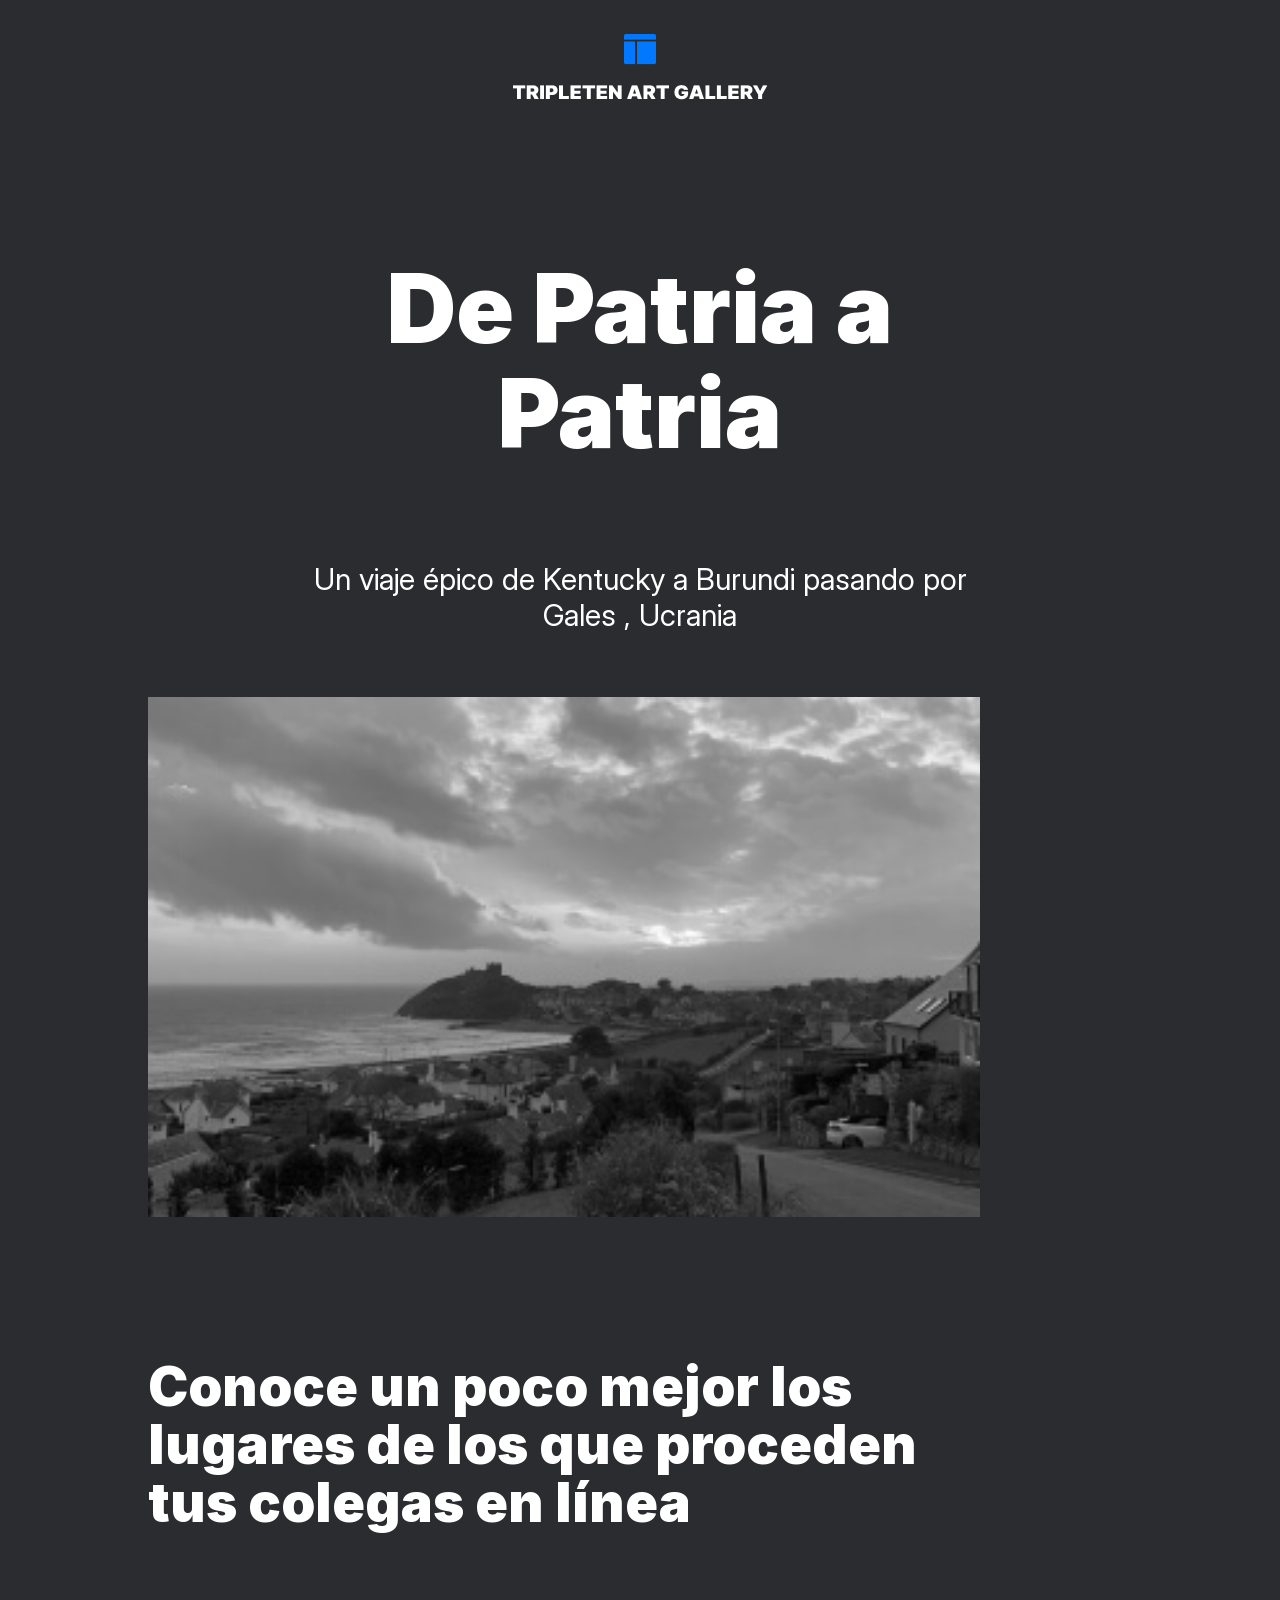
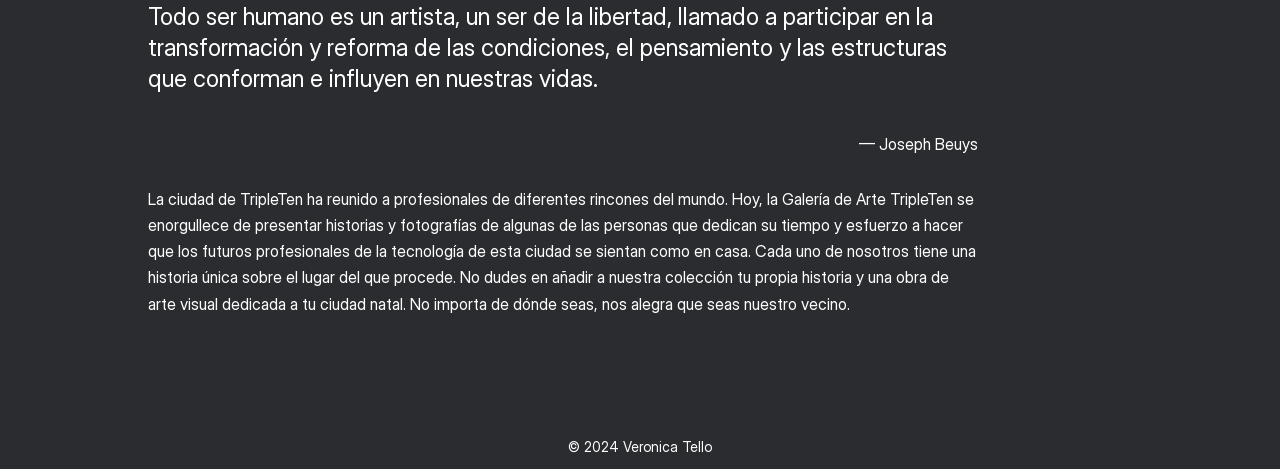
==== index.html @ 44155b8d "Favicon" ====
<!DOCTYPE html>
<html lang="es">
  <head>
    <meta charset="UTF-8" />
    <meta name="viewport" content="width=device-width, initial-scale=1.0" />
    <meta
      name="description"
      content="Conoce un poco los lugares de los que proceden tus colegas"
    />
    <meta name="keywords" content="HTML, CSS" />
    <meta name="author" content="Veronica Tello" />
    <title>De patria a patria</title>
    <link rel="stylesheet" href="./pages/index.css" />
    <link rel="shortcut ico" href="favicon.ico" />
  </head>
  <body>
    <div class="page">
      <header class="header">
        <img
          src="./images/Logo_Tripleten.png"
          alt="logo TripleTen art galery"
          class="header__logo"
        />
        <section class="header__content">
          <h1 class="header__title">De Patria a Patria</h1>
          <p class="header__text">
            Un viaje épico de Kentucky a Burundi pasando por Gales , Ucrania
          </p>
          <div class="header__content-image">
            <img
              src="./images/Paisaje_galery.jpg"
              alt="Paisaje de un pueblo pesquero"
              class="header__image"
            />
          </div>
        </section>
      </header>
      <main class="content">
        <section class="main">
          <h2 class="main__title">
            Conoce un poco mejor los lugares de los que proceden tus colegas en
            línea
          </h2>
          <p class="main__text main__text_cita">
            Todo ser humano es un artista, un ser de la libertad, llamado a
            participar en la transformación y reforma de las condiciones, el
            pensamiento y las estructuras que conforman e influyen en nuestras
            vidas.
          </p>
          <p class="main__text main__text_author">— Joseph Beuys</p>
          <p class="main__text main__text_size-s">
            La ciudad de TripleTen ha reunido a profesionales de diferentes
            rincones del mundo. Hoy, la Galería de Arte TripleTen se enorgullece
            de presentar historias y fotografías de algunas de las personas que
            dedican su tiempo y esfuerzo a hacer que los futuros profesionales
            de la tecnología de esta ciudad se sientan como en casa. Cada uno de
            nosotros tiene una historia única sobre el lugar del que procede. No
            dudes en añadir a nuestra colección tu propia historia y una obra de
            arte visual dedicada a tu ciudad natal. No importa de dónde seas,
            nos alegra que seas nuestro vecino.
          </p>
        </section>
      </main>
      <footer class="footer">
        <p class="footer__copyright">© 2024 Veronica Tello</p>
      </footer>
    </div>
  </body>
</html>
---- pages/index.css ----
@import url(../vendor/normalize.css);
@import url(../vendor/fonts.css);
@import url(../blocks/page.css);
@import url(../blocks/header.css);
@import url(../blocks/content.css);
@import url(../blocks/main.css);
@import url(../blocks/footer.css);
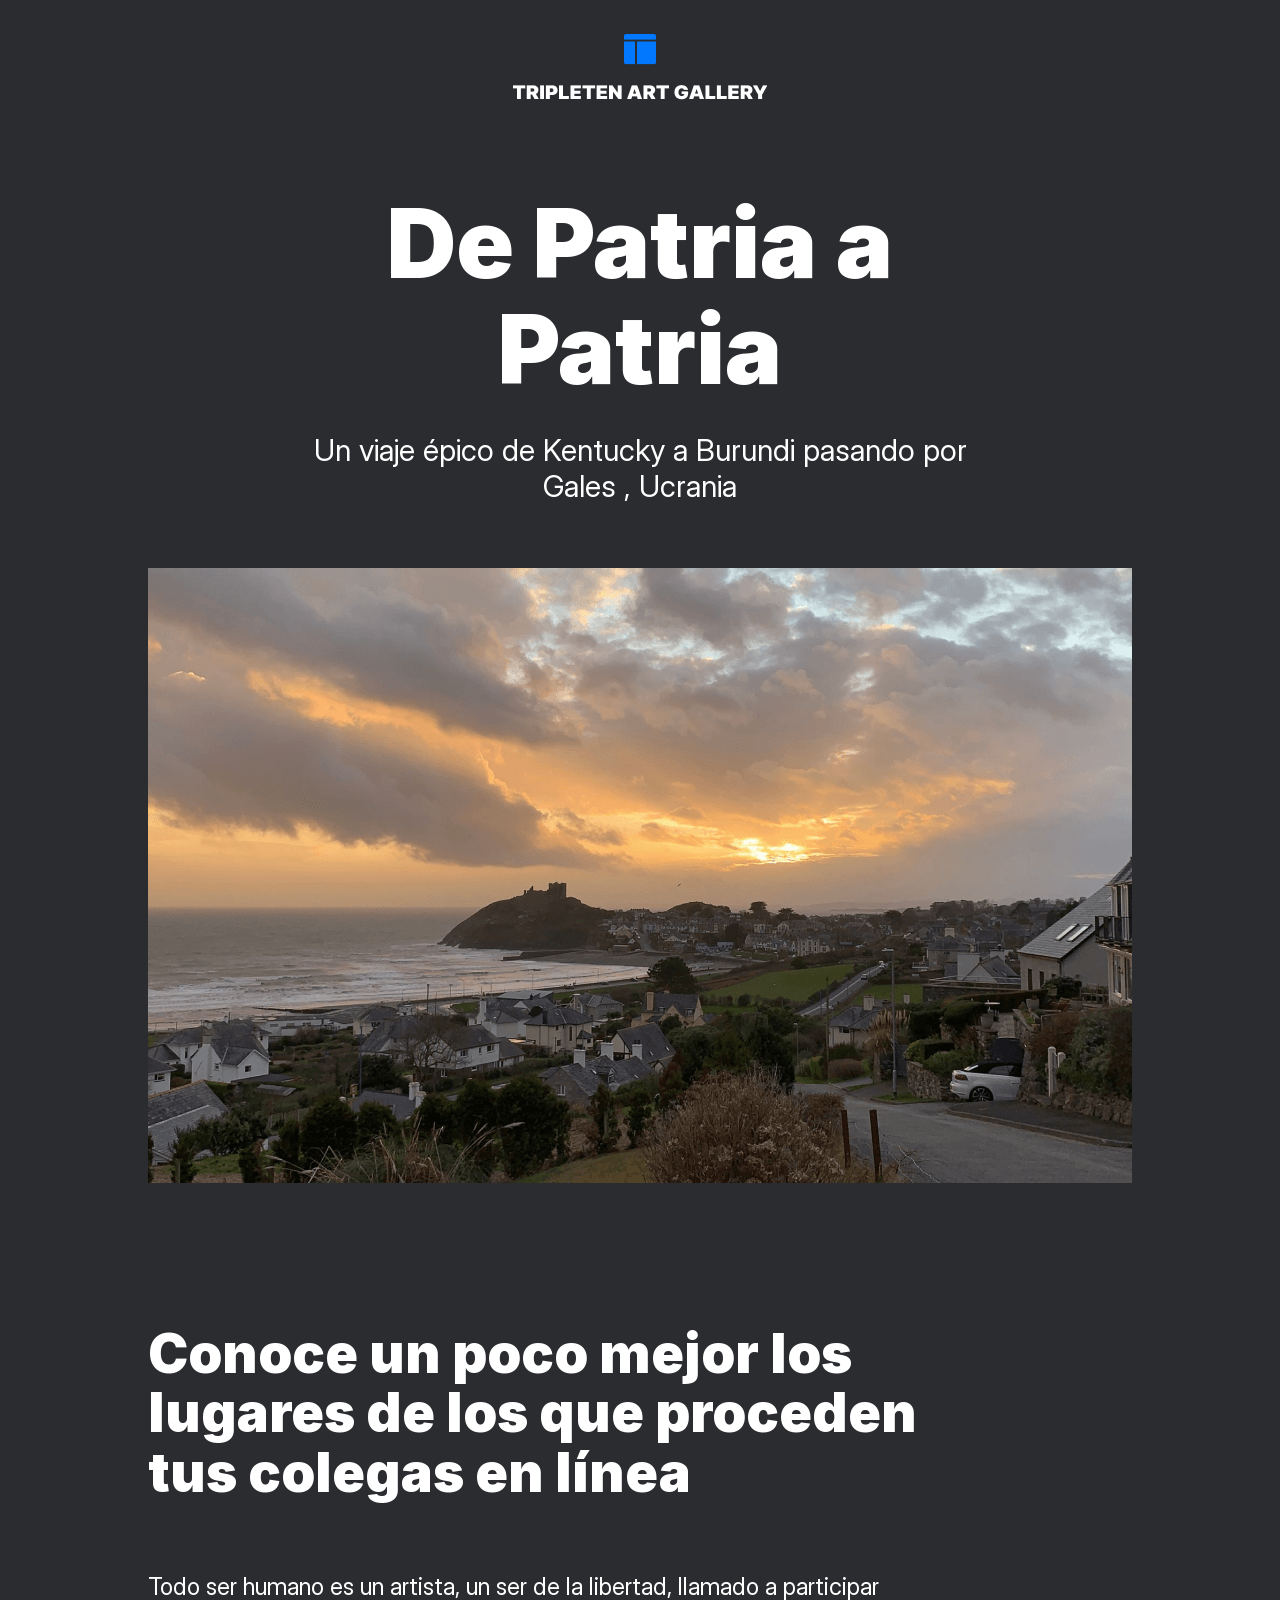
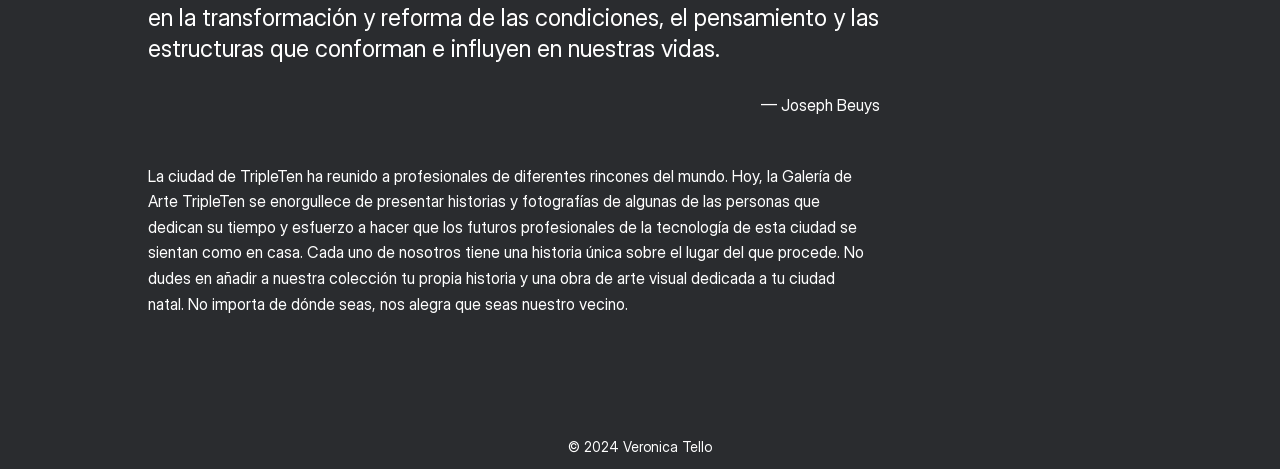
==== commit ed3a2bfe: "Modificaciones generales" ====
--- a/index.html
+++ b/index.html
@@ -28,7 +28,7 @@
           </p>
           <div class="header__content-image">
             <img
-              src="./images/Paisaje_galery.jpg"
+              src="./images/kalegin-michail.png"
               alt="Paisaje de un pueblo pesquero"
               class="header__image"
             />
--- a/pages/index.css
+++ b/pages/index.css
@@ -5,3 +5,4 @@
 @import url(../blocks/content.css);
 @import url(../blocks/main.css);
 @import url(../blocks/footer.css);
+@import url(../blocks/gallery.css);
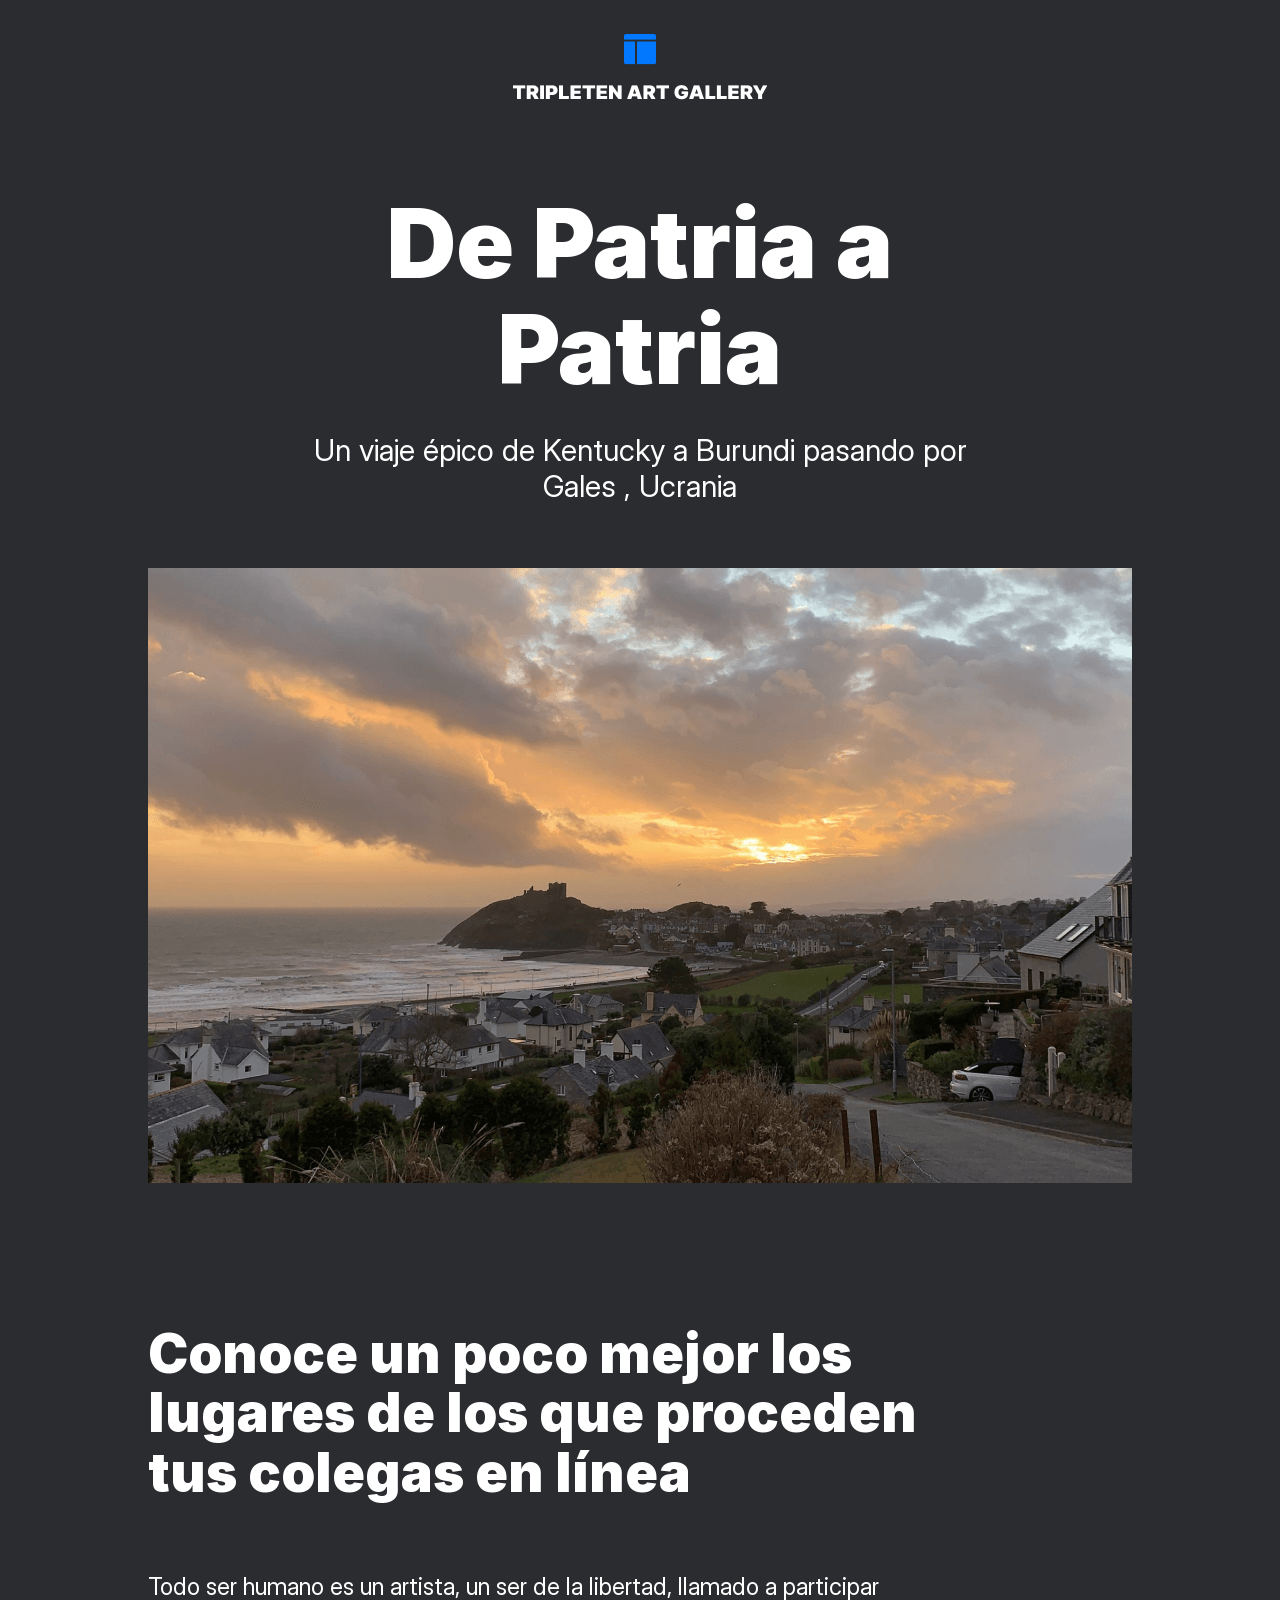
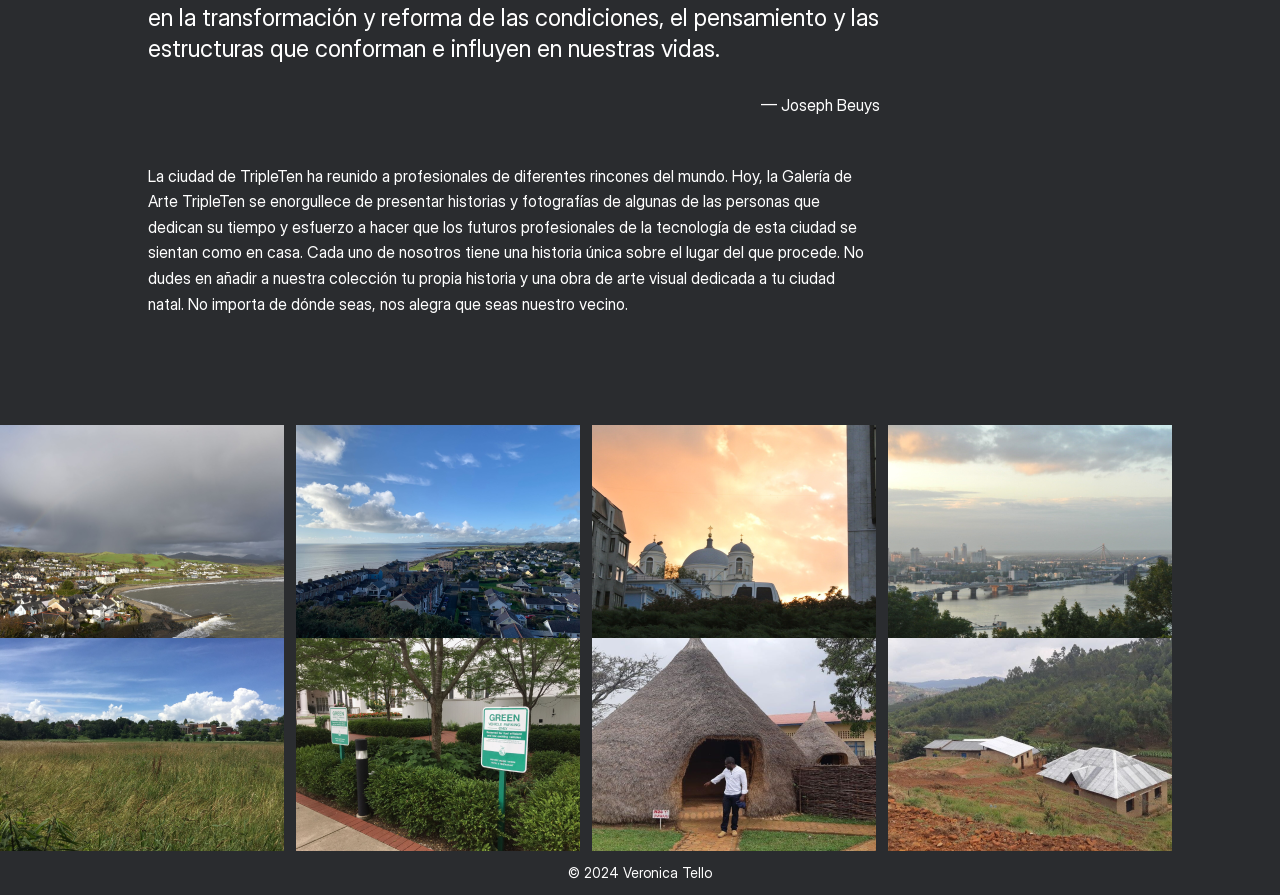
==== commit 27b20b7c: "Estructura básica html para section galery, asi como primeras reglas css" ====
--- a/index.html
+++ b/index.html
@@ -60,6 +60,48 @@
             nos alegra que seas nuestro vecino.
           </p>
         </section>
+        <section class="gallery">
+          <img
+            class="gallery__image"
+            src="./images/Playa.png"
+            alt="paisaje de un pueblo frente al mar"
+          />
+          <img
+            class="gallery__image"
+            src="./images/Cricieth-Gales.png"
+            alt="Ciudad de Criccieth"
+          />
+          <img
+            class="gallery__image"
+            src="./images/Iglesia.png"
+            alt="Iglesia azul"
+          />
+          <img
+            class="gallery__image"
+            src="./images/San-Francisco.png"
+            alt="Imagen de la Ciudade de San Francisco"
+          />
+          <img
+            class="gallery__image"
+            src="./images/Pastizal.png"
+            alt="Pastizal con una ciudad de fondo"
+          />
+          <img
+            class="gallery__image"
+            src="./images/área-verde.png"
+            alt="Zona verde de una escuela"
+          />
+          <img
+            class="gallery__image"
+            src="./images/Nyanza.png"
+            alt="Imagen de un nyanza con una persona fuera"
+          />
+          <img
+            class="gallery__image"
+            src="./images/Cabaña-en-el-bosque.png"
+            alt="Hermosas cabañas en las montañas"
+          />
+        </section>
       </main>
       <footer class="footer">
         <p class="footer__copyright">© 2024 Veronica Tello</p>
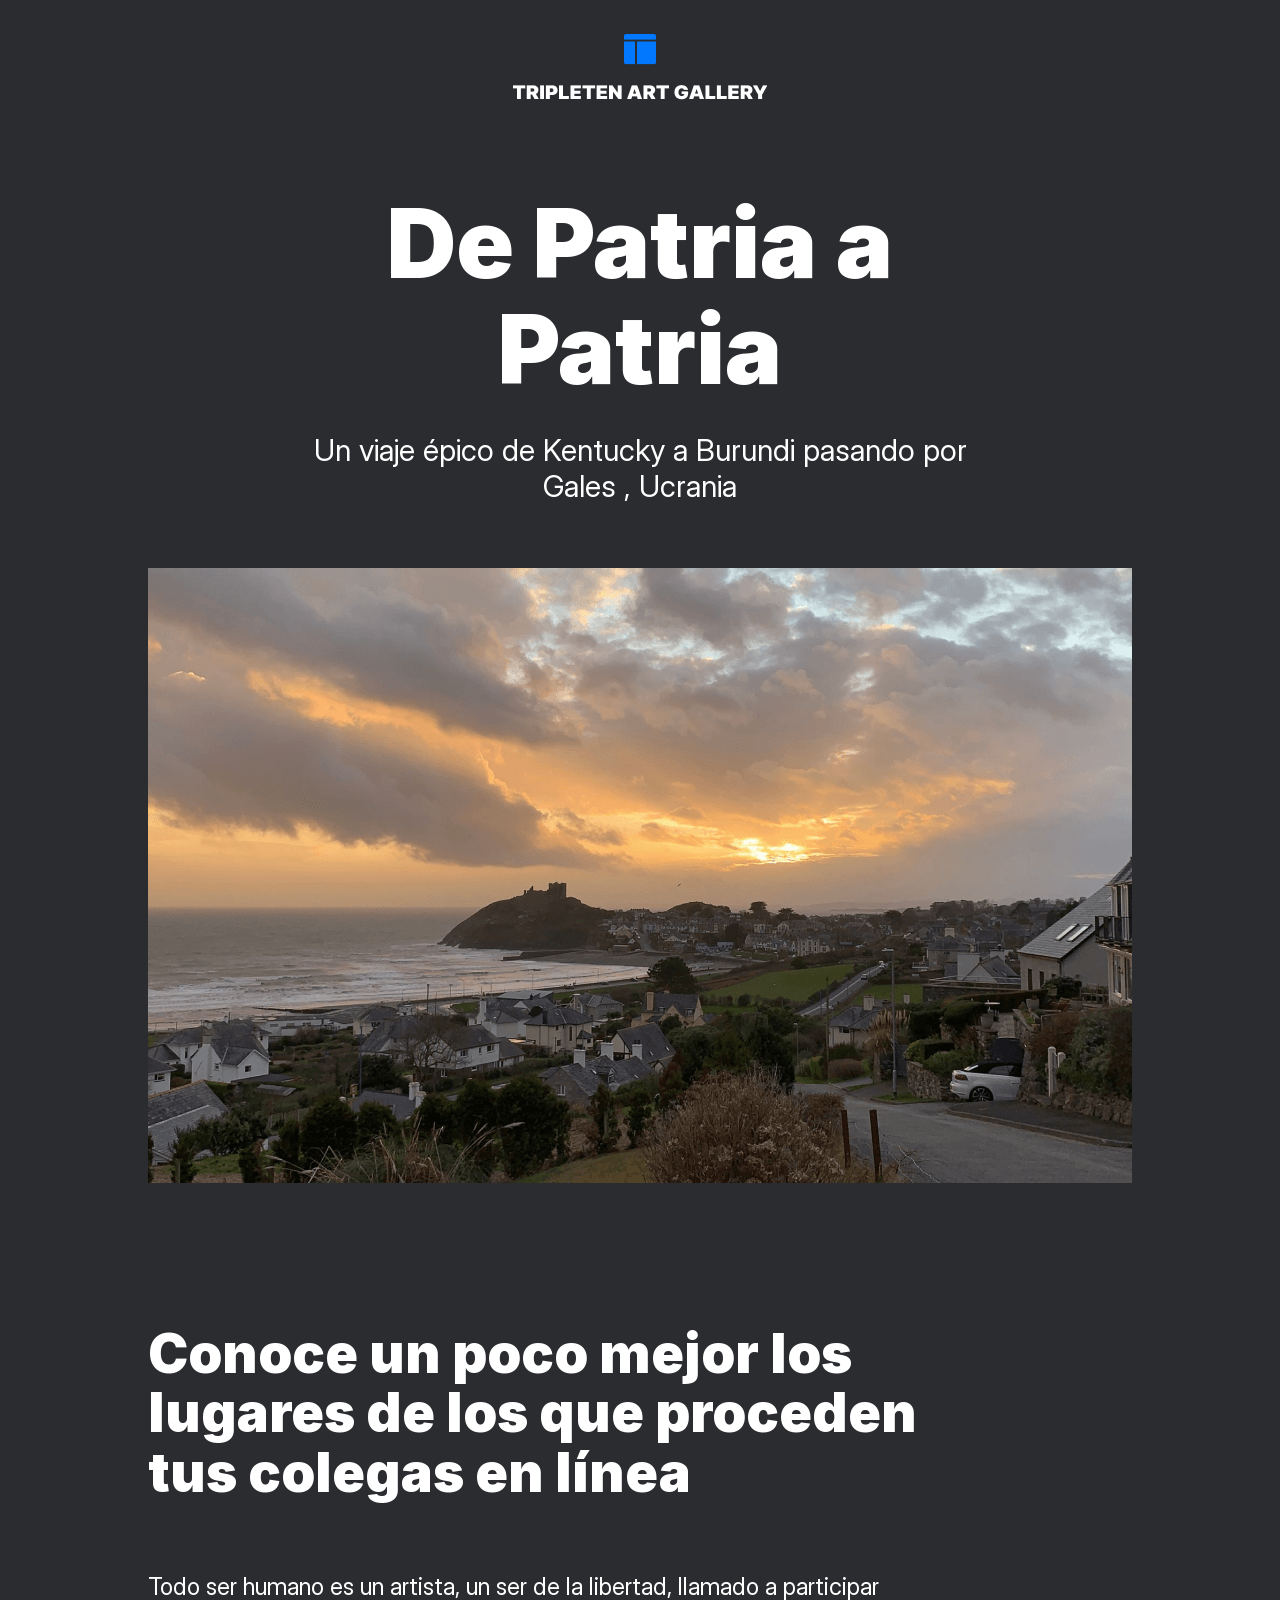
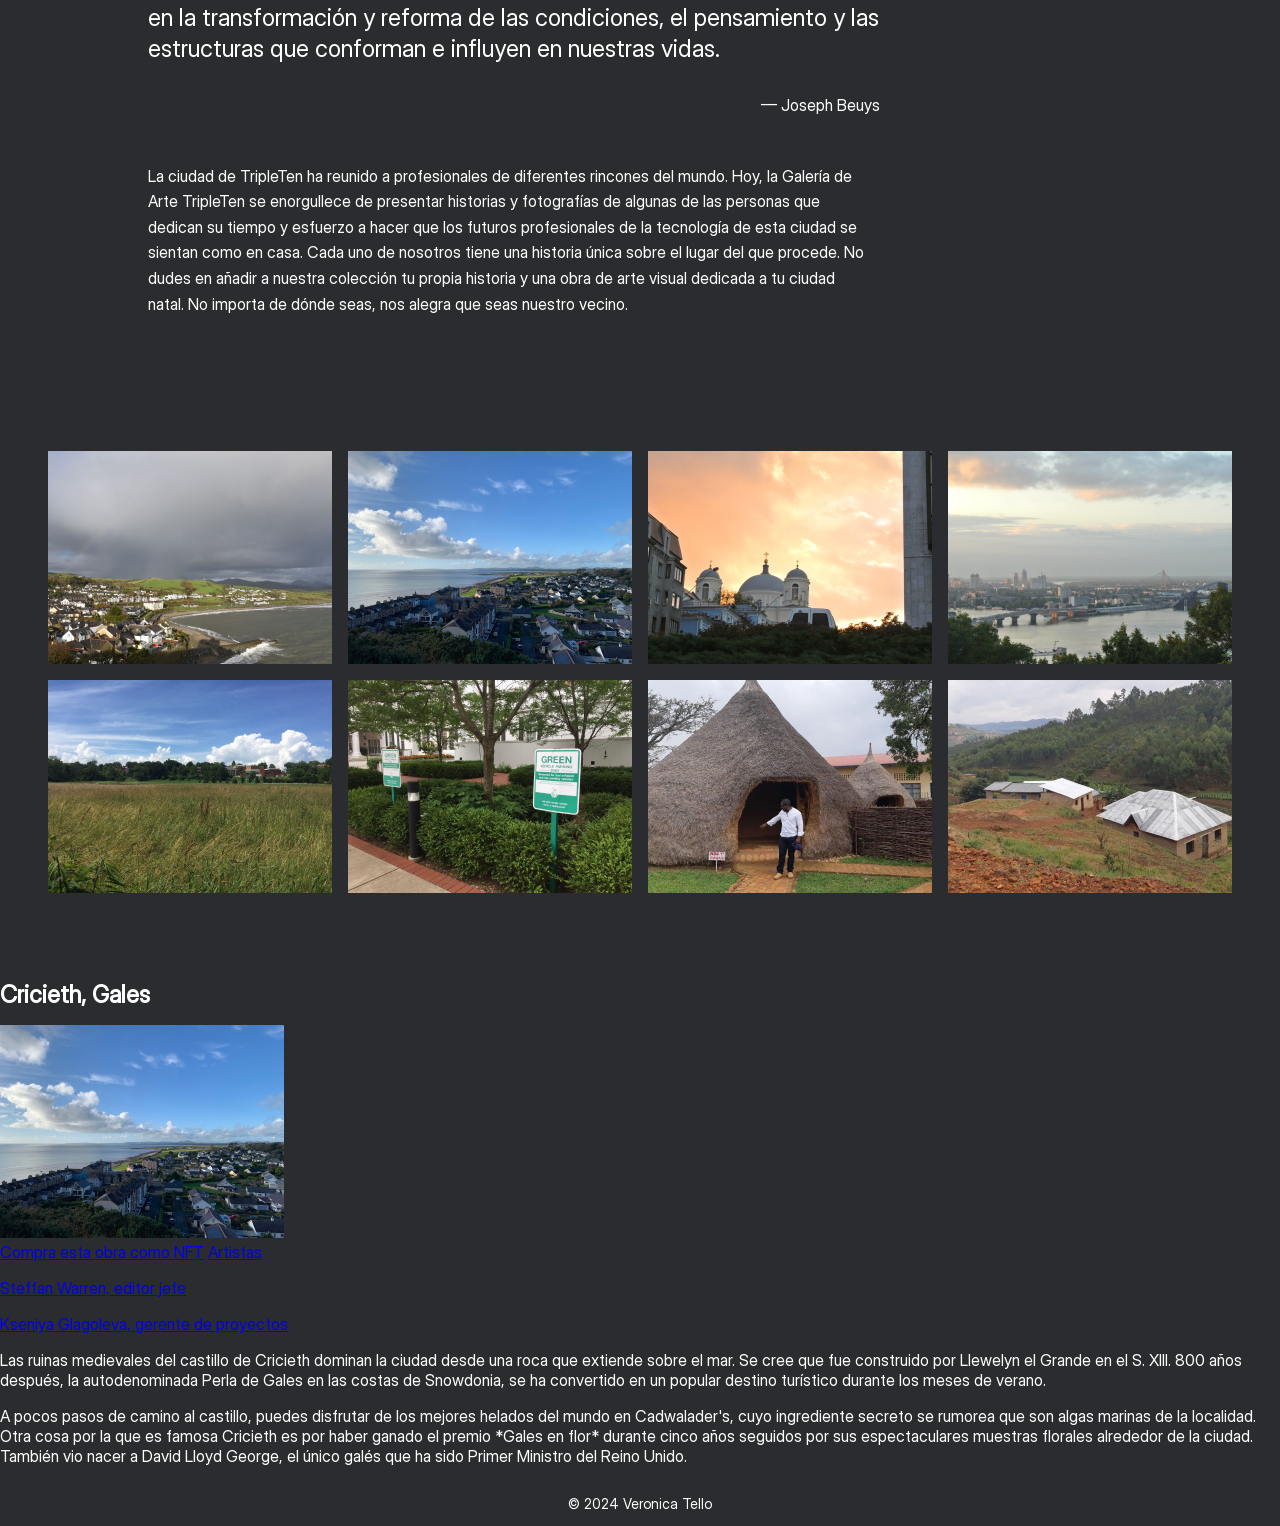
==== commit 641fee2e: "Agregue primer contenido de estructura en html" ====
--- a/index.html
+++ b/index.html
@@ -102,6 +102,51 @@
             alt="Hermosas cabañas en las montañas"
           />
         </section>
+        <section class="place">
+          <div class="palce__content">
+            <h2 class="place__title">Cricieth, Gales</h2>
+            <div class="place__image">
+              <img
+                class="place__image-item"
+                src="./images/Cricieth-Gales.png"
+                alt="Ciudad de Criccieth"
+              />
+            </div>
+            <a
+              class="palce__buttom"
+              href="https://www.theverge.com/22310188/nft-explainer-what-is-blockchain-crypto-art-faq"
+              >Compra esta obra como NFT</a
+            >
+            <a
+              class="place__url"
+              href="https://www.theverge.com/22310188/nft-explainer-what-is-blockchain-crypto-art-faq"
+            >
+              <span class="place__url-artist">Artistas</span>
+              <p class="place__artist">Steffan Warren, editor jefe</p>
+              <p class="place__artist">
+                Kseniya Glagoleva, gerente de proyectos
+              </p>
+            </a>
+            <p class="place__text">
+              Las ruinas medievales del castillo de Cricieth dominan la ciudad
+              desde una roca que extiende sobre el mar. Se cree que fue
+              construido por Llewelyn el Grande en el S. XIII. 800 años después,
+              la autodenominada Perla de Gales en las costas de Snowdonia, se ha
+              convertido en un popular destino turístico durante los meses de
+              verano.
+            </p>
+            <p class="place__text">
+              A pocos pasos de camino al castillo, puedes disfrutar de los
+              mejores helados del mundo en Cadwalader's, cuyo ingrediente
+              secreto se rumorea que son algas marinas de la localidad. Otra
+              cosa por la que es famosa Cricieth es por haber ganado el premio
+              *Gales en flor* durante cinco años seguidos por sus espectaculares
+              muestras florales alrededor de la ciudad. También vio nacer a
+              David Lloyd George, el único galés que ha sido Primer Ministro del
+              Reino Unido.
+            </p>
+          </div>
+        </section>
       </main>
       <footer class="footer">
         <p class="footer__copyright">© 2024 Veronica Tello</p>
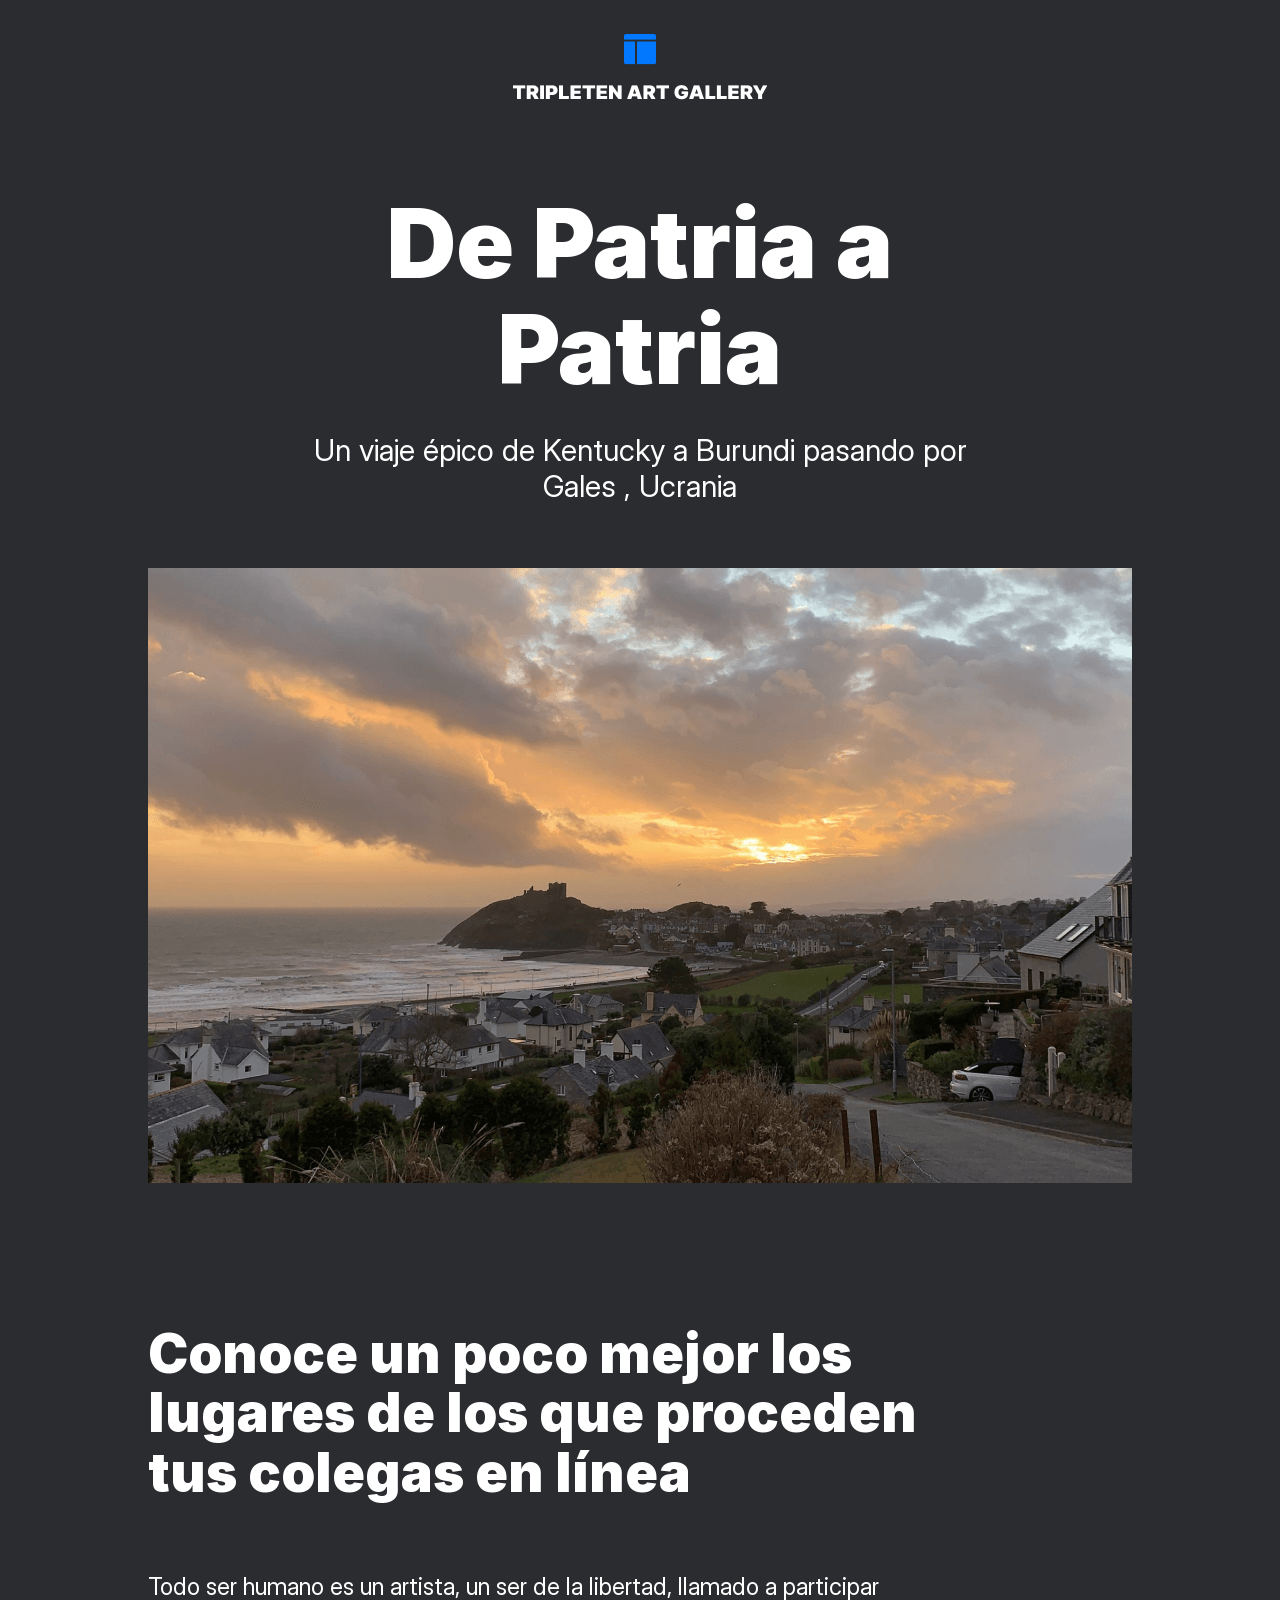
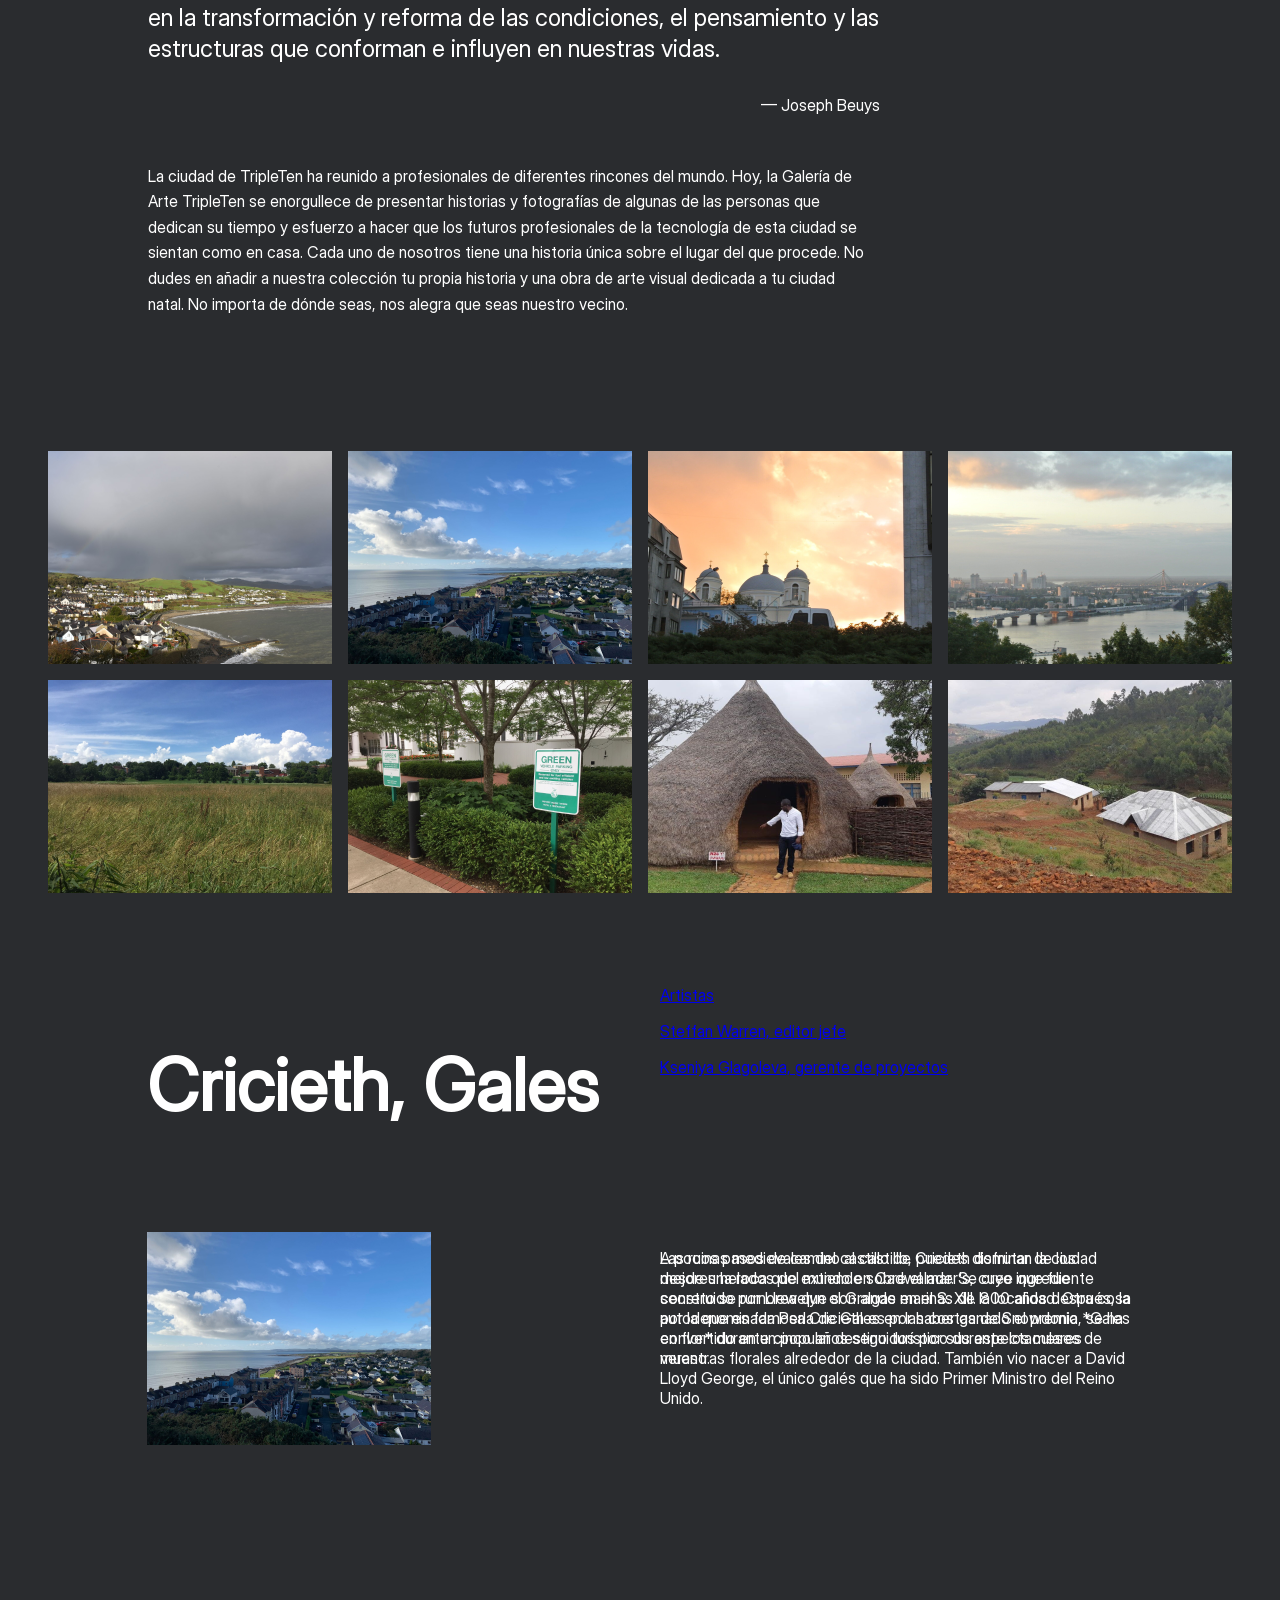
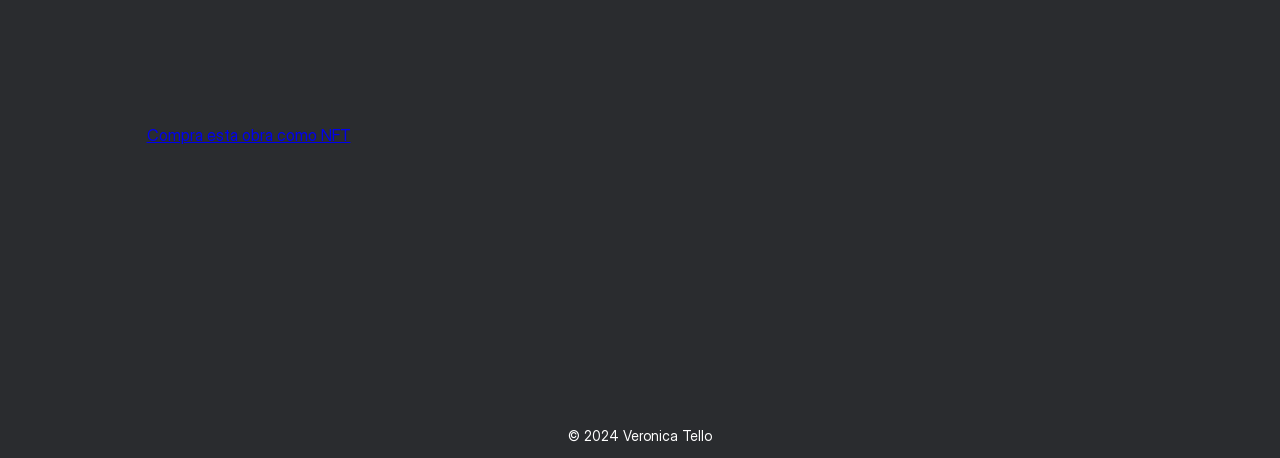
==== commit 9ca320d3: "Reglas Css" ====
--- a/index.html
+++ b/index.html
@@ -103,20 +103,8 @@
           />
         </section>
         <section class="place">
-          <div class="palce__content">
+          <div class="place__content">
             <h2 class="place__title">Cricieth, Gales</h2>
-            <div class="place__image">
-              <img
-                class="place__image-item"
-                src="./images/Cricieth-Gales.png"
-                alt="Ciudad de Criccieth"
-              />
-            </div>
-            <a
-              class="palce__buttom"
-              href="https://www.theverge.com/22310188/nft-explainer-what-is-blockchain-crypto-art-faq"
-              >Compra esta obra como NFT</a
-            >
             <a
               class="place__url"
               href="https://www.theverge.com/22310188/nft-explainer-what-is-blockchain-crypto-art-faq"
@@ -127,6 +115,13 @@
                 Kseniya Glagoleva, gerente de proyectos
               </p>
             </a>
+            <div class="place__image">
+              <img
+                class="place__image-item"
+                src="./images/Cricieth-Gales.png"
+                alt="Ciudad de Criccieth"
+              />
+            </div>
             <p class="place__text">
               Las ruinas medievales del castillo de Cricieth dominan la ciudad
               desde una roca que extiende sobre el mar. Se cree que fue
@@ -145,6 +140,11 @@
               David Lloyd George, el único galés que ha sido Primer Ministro del
               Reino Unido.
             </p>
+            <a
+              class="place__buttom"
+              href="https://www.theverge.com/22310188/nft-explainer-what-is-blockchain-crypto-art-faq"
+              >Compra esta obra como NFT</a
+            >
           </div>
         </section>
       </main>
--- a/pages/index.css
+++ b/pages/index.css
@@ -6,3 +6,4 @@
 @import url(../blocks/main.css);
 @import url(../blocks/footer.css);
 @import url(../blocks/gallery.css);
+@import url(../blocks/place.css);
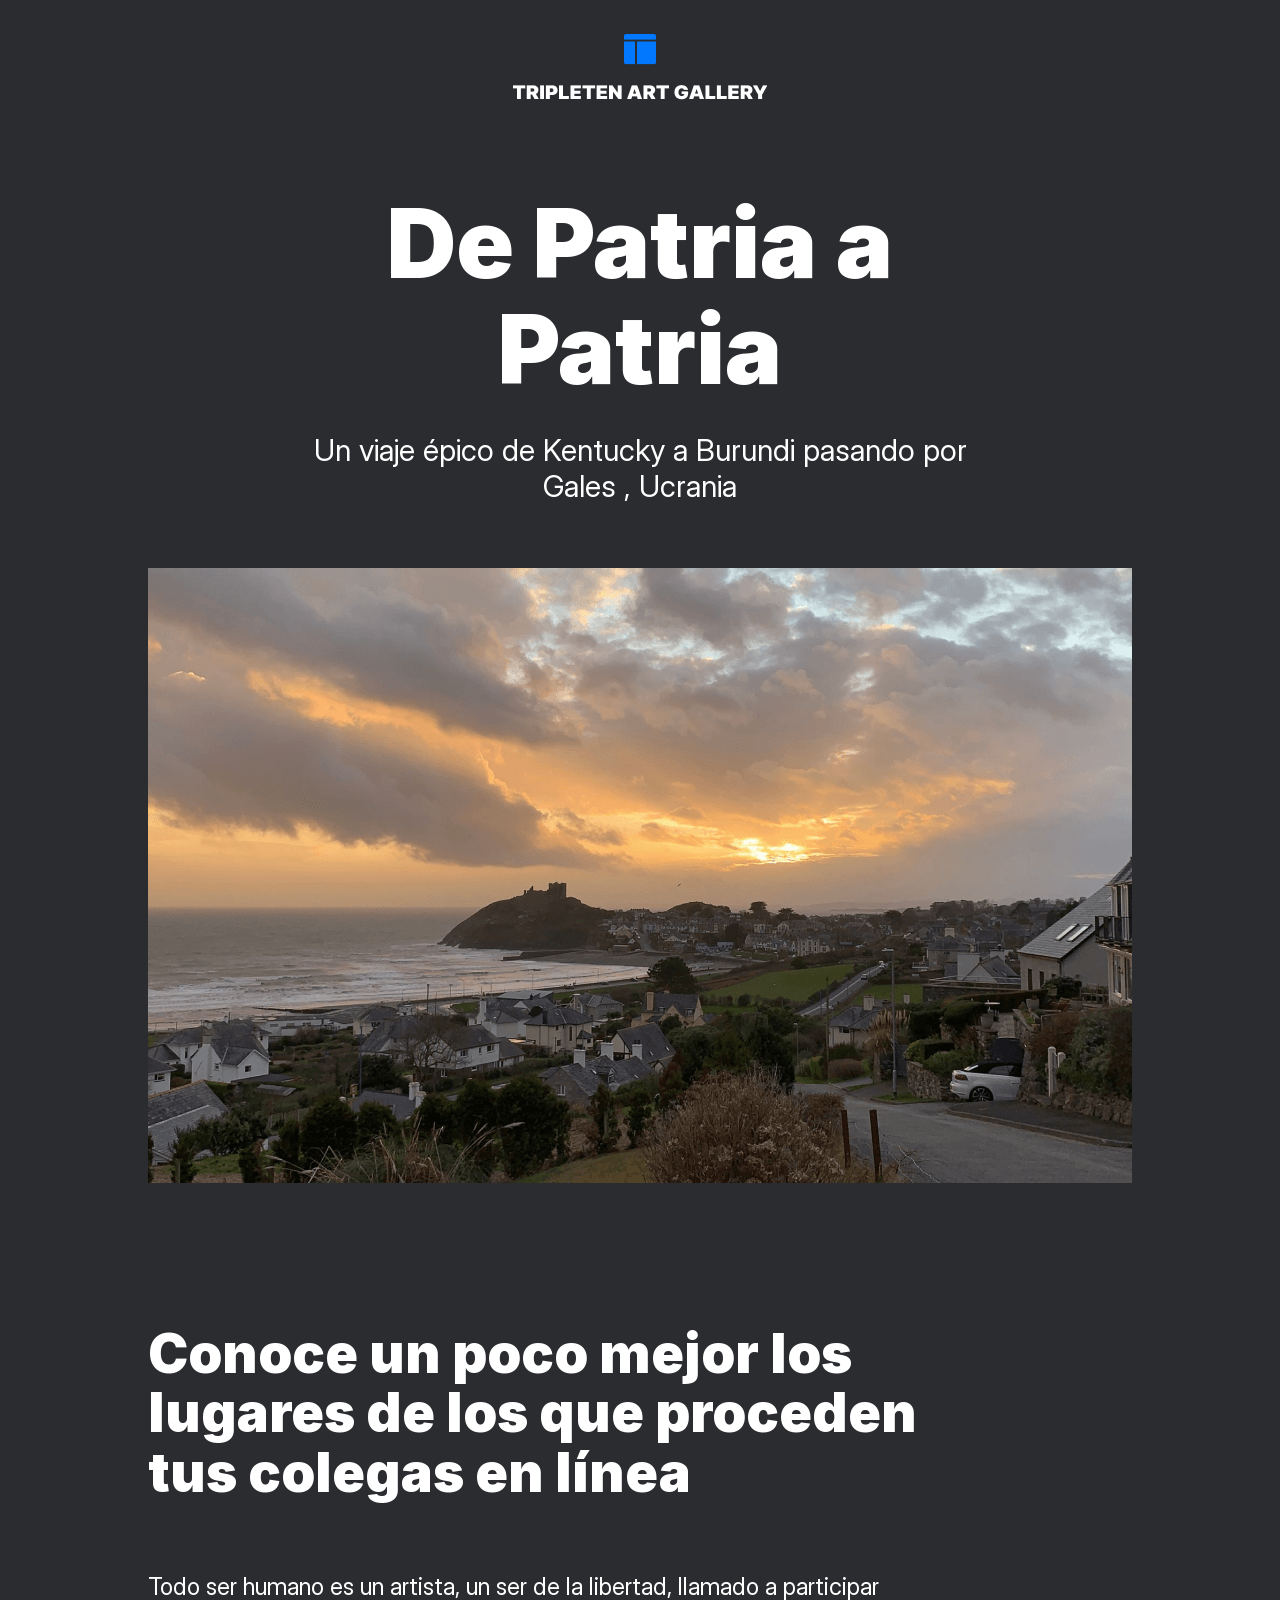
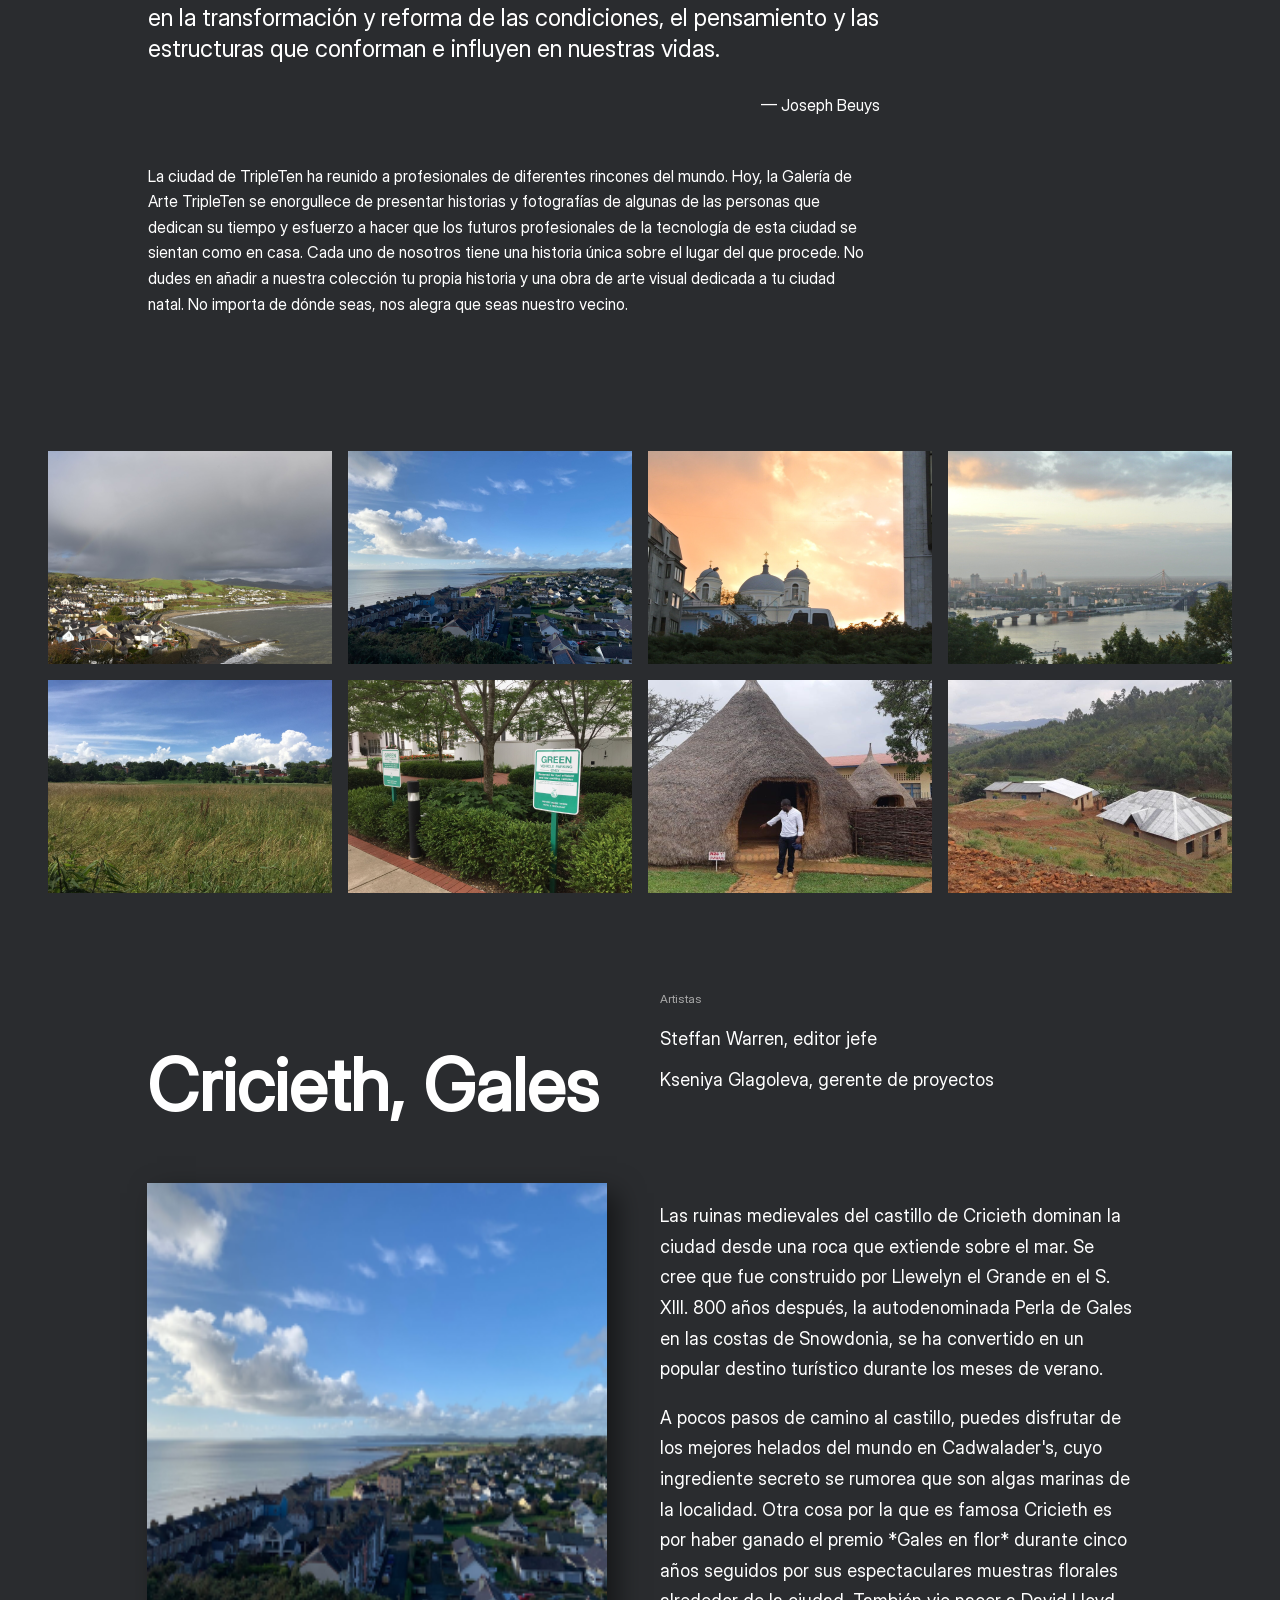
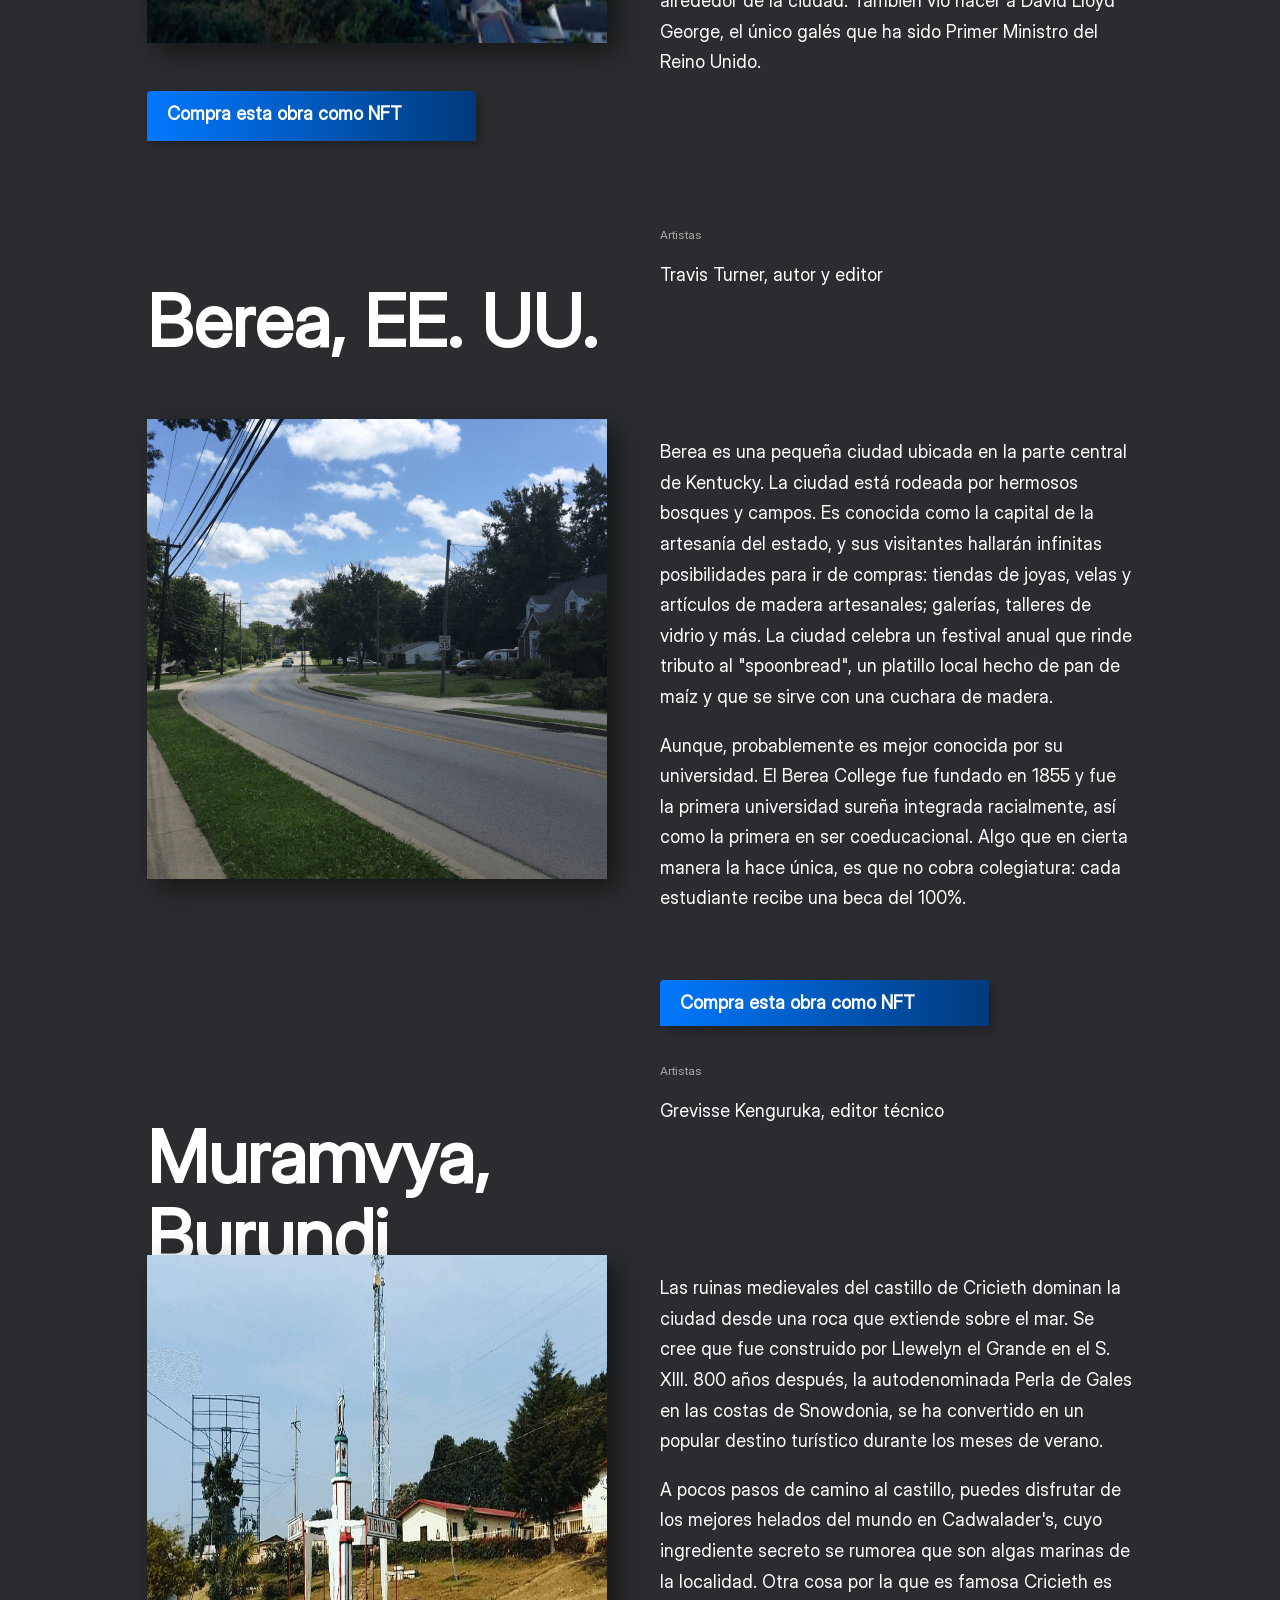
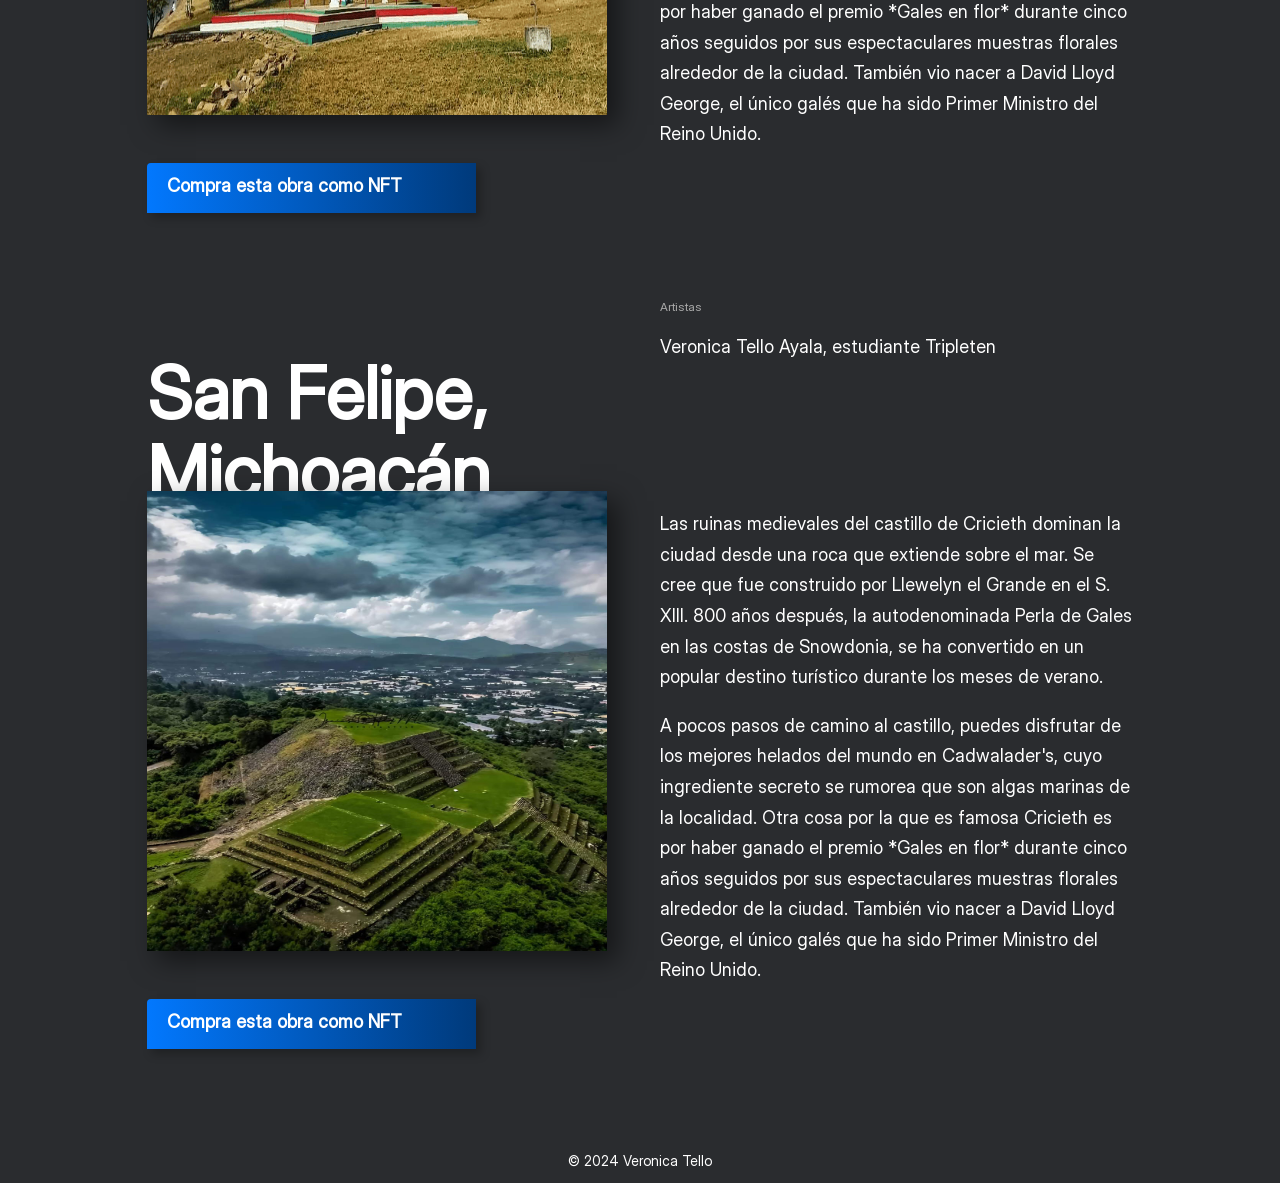
==== commit d040b19f: "Termine de agregar estructura html, fotos y agregué Css" ====
--- a/index.html
+++ b/index.html
@@ -122,24 +122,154 @@
                 alt="Ciudad de Criccieth"
               />
             </div>
-            <p class="place__text">
-              Las ruinas medievales del castillo de Cricieth dominan la ciudad
-              desde una roca que extiende sobre el mar. Se cree que fue
-              construido por Llewelyn el Grande en el S. XIII. 800 años después,
-              la autodenominada Perla de Gales en las costas de Snowdonia, se ha
-              convertido en un popular destino turístico durante los meses de
-              verano.
-            </p>
-            <p class="place__text">
-              A pocos pasos de camino al castillo, puedes disfrutar de los
-              mejores helados del mundo en Cadwalader's, cuyo ingrediente
-              secreto se rumorea que son algas marinas de la localidad. Otra
-              cosa por la que es famosa Cricieth es por haber ganado el premio
-              *Gales en flor* durante cinco años seguidos por sus espectaculares
-              muestras florales alrededor de la ciudad. También vio nacer a
-              David Lloyd George, el único galés que ha sido Primer Ministro del
-              Reino Unido.
-            </p>
+            <div class="place__text">
+              <p class="place__text-item">
+                Las ruinas medievales del castillo de Cricieth dominan la ciudad
+                desde una roca que extiende sobre el mar. Se cree que fue
+                construido por Llewelyn el Grande en el S. XIII. 800 años
+                después, la autodenominada Perla de Gales en las costas de
+                Snowdonia, se ha convertido en un popular destino turístico
+                durante los meses de verano.
+              </p>
+              <p class="place__text-item">
+                A pocos pasos de camino al castillo, puedes disfrutar de los
+                mejores helados del mundo en Cadwalader's, cuyo ingrediente
+                secreto se rumorea que son algas marinas de la localidad. Otra
+                cosa por la que es famosa Cricieth es por haber ganado el premio
+                *Gales en flor* durante cinco años seguidos por sus
+                espectaculares muestras florales alrededor de la ciudad. También
+                vio nacer a David Lloyd George, el único galés que ha sido
+                Primer Ministro del Reino Unido.
+              </p>
+            </div>
+            <a
+              class="place__buttom"
+              href="https://www.theverge.com/22310188/nft-explainer-what-is-blockchain-crypto-art-faq"
+              >Compra esta obra como NFT</a
+            >
+          </div>
+          <div class="place__content">
+            <h2 class="place__title">Berea, EE. UU.</h2>
+            <a
+              class="place__url"
+              href="https://www.theverge.com/22310188/nft-explainer-what-is-blockchain-crypto-art-faq"
+            >
+              <span class="place__url-artist">Artistas</span>
+              <p class="place__artist">Travis Turner, autor y editor</p>
+            </a>
+            <div class="place__image">
+              <img
+                class="place__image-item"
+                src="./images/Berea.png"
+                alt="Carretera en área residencial"
+              />
+            </div>
+            <div class="place__text-item">
+              <p class="place__text">
+                Berea es una pequeña ciudad ubicada en la parte central de
+                Kentucky. La ciudad está rodeada por hermosos bosques y campos.
+                Es conocida como la capital de la artesanía del estado, y sus
+                visitantes hallarán infinitas posibilidades para ir de compras:
+                tiendas de joyas, velas y artículos de madera artesanales;
+                galerías, talleres de vidrio y más. La ciudad celebra un
+                festival anual que rinde tributo al "spoonbread", un platillo
+                local hecho de pan de maíz y que se sirve con una cuchara de
+                madera.
+              </p>
+              <p class="place__text-item">
+                Aunque, probablemente es mejor conocida por su universidad. El
+                Berea College fue fundado en 1855 y fue la primera universidad
+                sureña integrada racialmente, así como la primera en ser
+                coeducacional. Algo que en cierta manera la hace única, es que
+                no cobra colegiatura: cada estudiante recibe una beca del 100%.
+              </p>
+            </div>
+            <a
+              class="place__buttom"
+              href="https://www.theverge.com/22310188/nft-explainer-what-is-blockchain-crypto-art-faq"
+              >Compra esta obra como NFT</a
+            >
+          </div>
+          <div class="place__content">
+            <h2 class="place__title">Muramvya, Burundi</h2>
+            <a
+              class="place__url"
+              href="https://www.theverge.com/22310188/nft-explainer-what-is-blockchain-crypto-art-faq"
+            >
+              <span class="place__url-artist">Artistas</span>
+              <p class="place__artist">Grevisse Kenguruka, editor técnico</p>
+            </a>
+            <div class="place__image">
+              <img
+                class="place__image-item"
+                src="./images/Ubumwe.png"
+                alt="Monumento en Ubumwe"
+              />
+            </div>
+            <div class="place__text">
+              <p class="place__text-item">
+                Las ruinas medievales del castillo de Cricieth dominan la ciudad
+                desde una roca que extiende sobre el mar. Se cree que fue
+                construido por Llewelyn el Grande en el S. XIII. 800 años
+                después, la autodenominada Perla de Gales en las costas de
+                Snowdonia, se ha convertido en un popular destino turístico
+                durante los meses de verano.
+              </p>
+              <p class="place__text-item">
+                A pocos pasos de camino al castillo, puedes disfrutar de los
+                mejores helados del mundo en Cadwalader's, cuyo ingrediente
+                secreto se rumorea que son algas marinas de la localidad. Otra
+                cosa por la que es famosa Cricieth es por haber ganado el premio
+                *Gales en flor* durante cinco años seguidos por sus
+                espectaculares muestras florales alrededor de la ciudad. También
+                vio nacer a David Lloyd George, el único galés que ha sido
+                Primer Ministro del Reino Unido.
+              </p>
+            </div>
+            <a
+              class="place__buttom"
+              href="https://www.theverge.com/22310188/nft-explainer-what-is-blockchain-crypto-art-faq"
+              >Compra esta obra como NFT</a
+            >
+          </div>
+          <div class="place__content">
+            <h2 class="place__title">San Felipe, Michoacán</h2>
+            <a
+              class="place__url"
+              href="https://www.theverge.com/22310188/nft-explainer-what-is-blockchain-crypto-art-faq"
+            >
+              <span class="place__url-artist">Artistas</span>
+              <p class="place__artist">
+                Veronica Tello Ayala, estudiante Tripleten
+              </p>
+            </a>
+            <div class="place__image">
+              <img
+                class="place__image-item"
+                src="./images/san_felipe_los_alzati.jpg"
+                alt="Piramides en San Felipe, Michoacán"
+              />
+            </div>
+            <div class="place__text">
+              <p class="place__text-item">
+                Las ruinas medievales del castillo de Cricieth dominan la ciudad
+                desde una roca que extiende sobre el mar. Se cree que fue
+                construido por Llewelyn el Grande en el S. XIII. 800 años
+                después, la autodenominada Perla de Gales en las costas de
+                Snowdonia, se ha convertido en un popular destino turístico
+                durante los meses de verano.
+              </p>
+              <p class="place__text-item">
+                A pocos pasos de camino al castillo, puedes disfrutar de los
+                mejores helados del mundo en Cadwalader's, cuyo ingrediente
+                secreto se rumorea que son algas marinas de la localidad. Otra
+                cosa por la que es famosa Cricieth es por haber ganado el premio
+                *Gales en flor* durante cinco años seguidos por sus
+                espectaculares muestras florales alrededor de la ciudad. También
+                vio nacer a David Lloyd George, el único galés que ha sido
+                Primer Ministro del Reino Unido.
+              </p>
+            </div>
             <a
               class="place__buttom"
               href="https://www.theverge.com/22310188/nft-explainer-what-is-blockchain-crypto-art-faq"
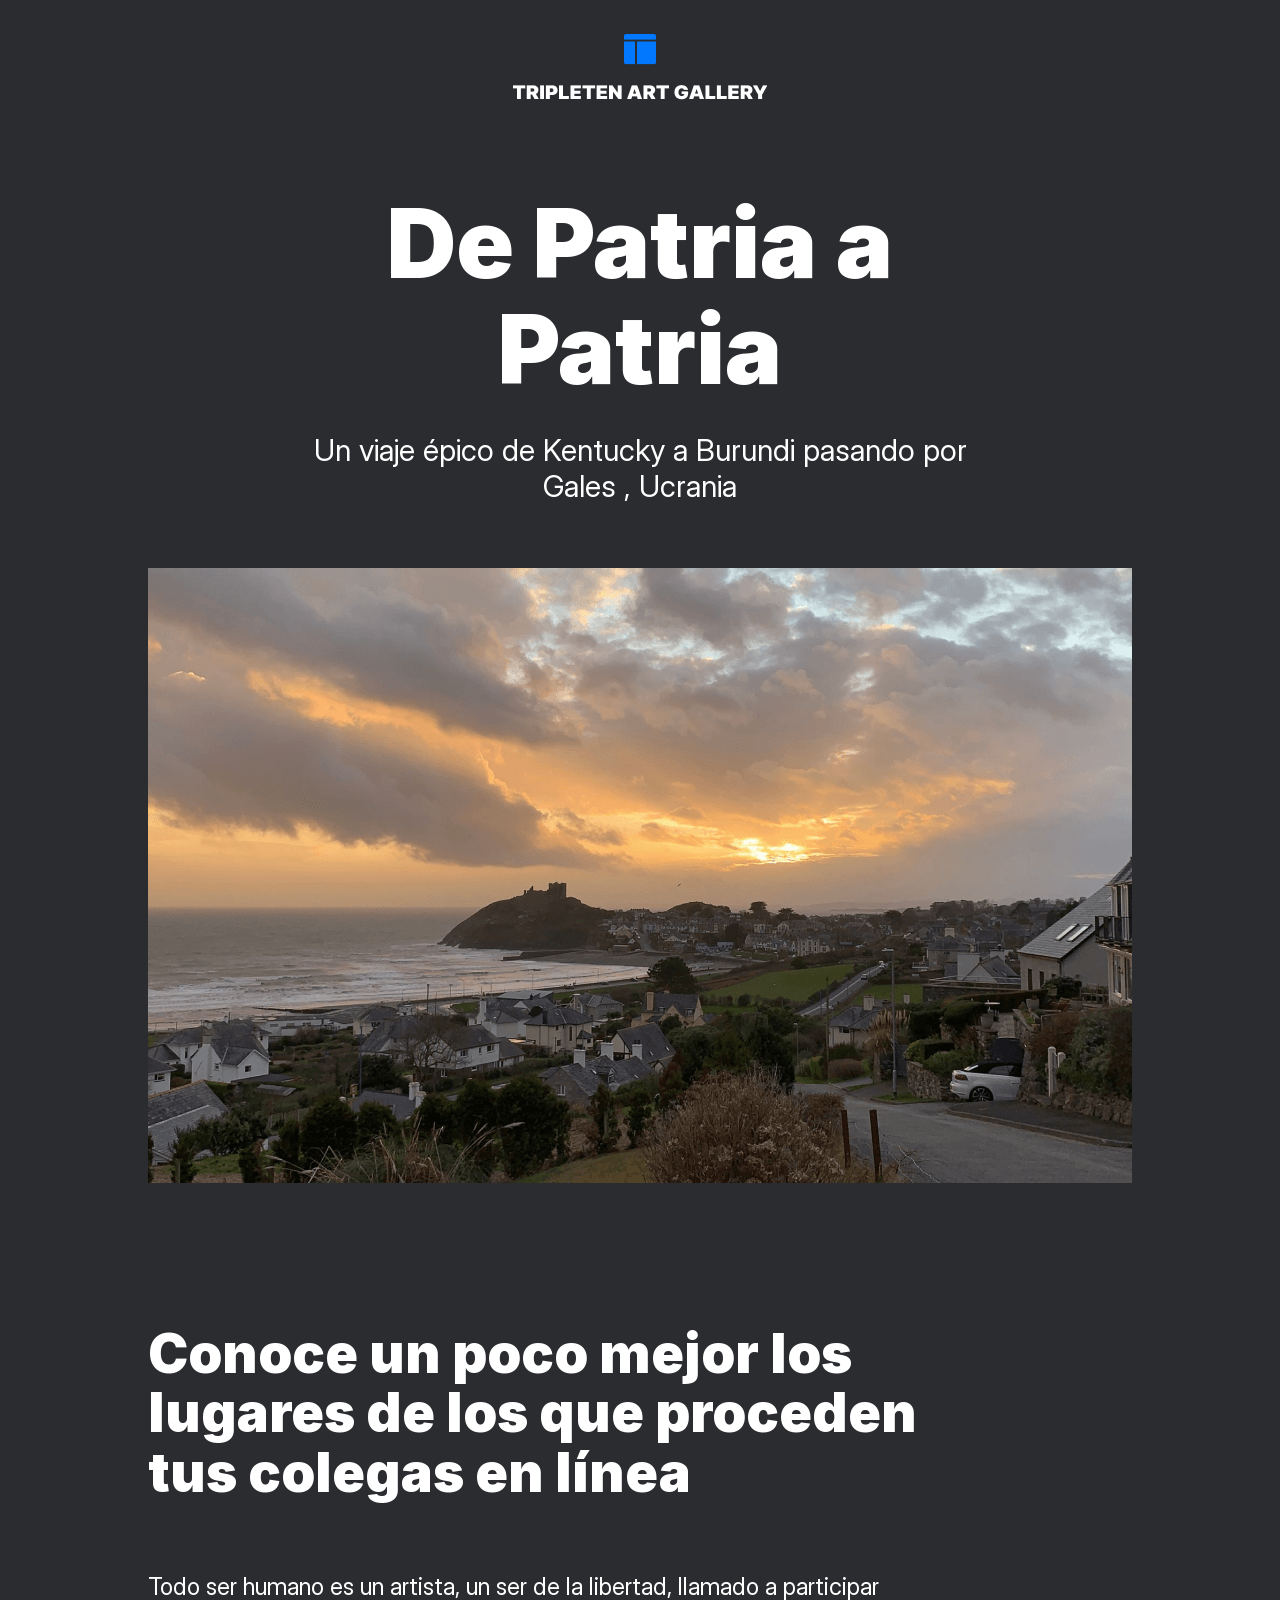
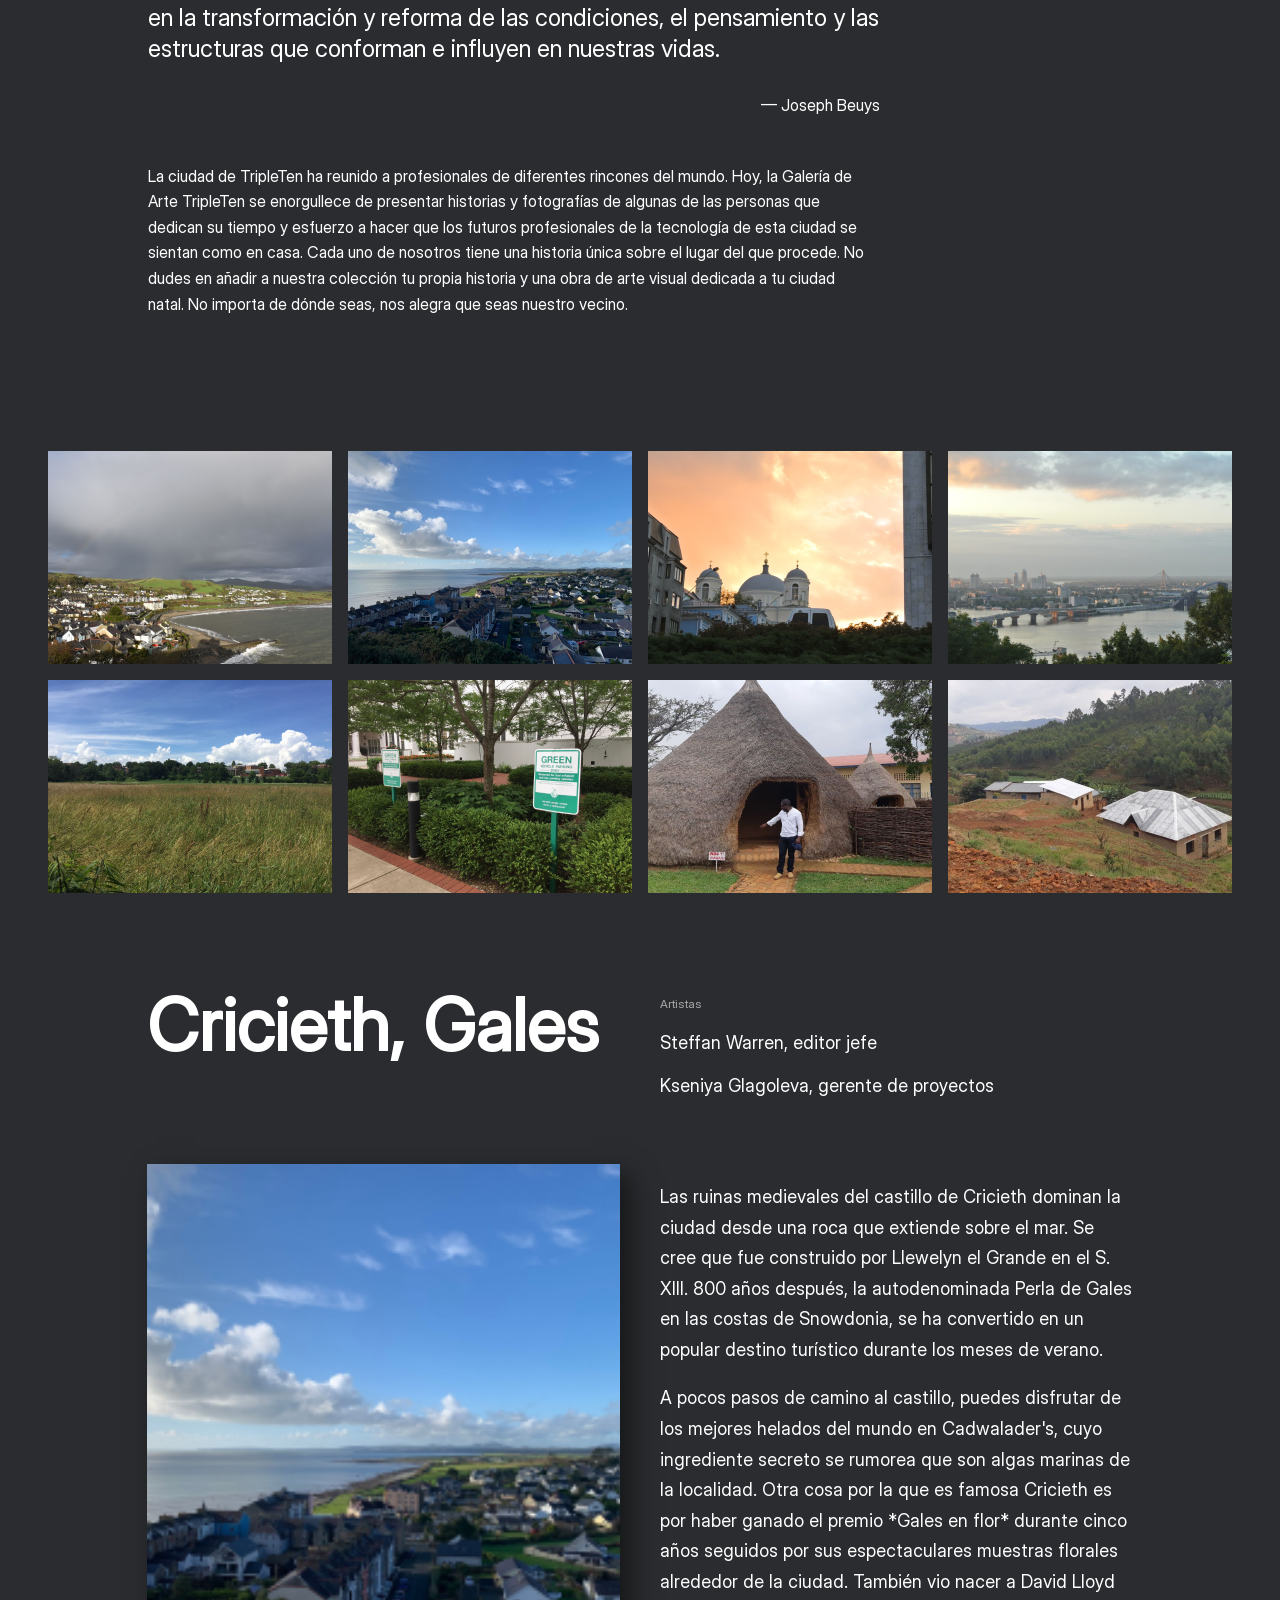
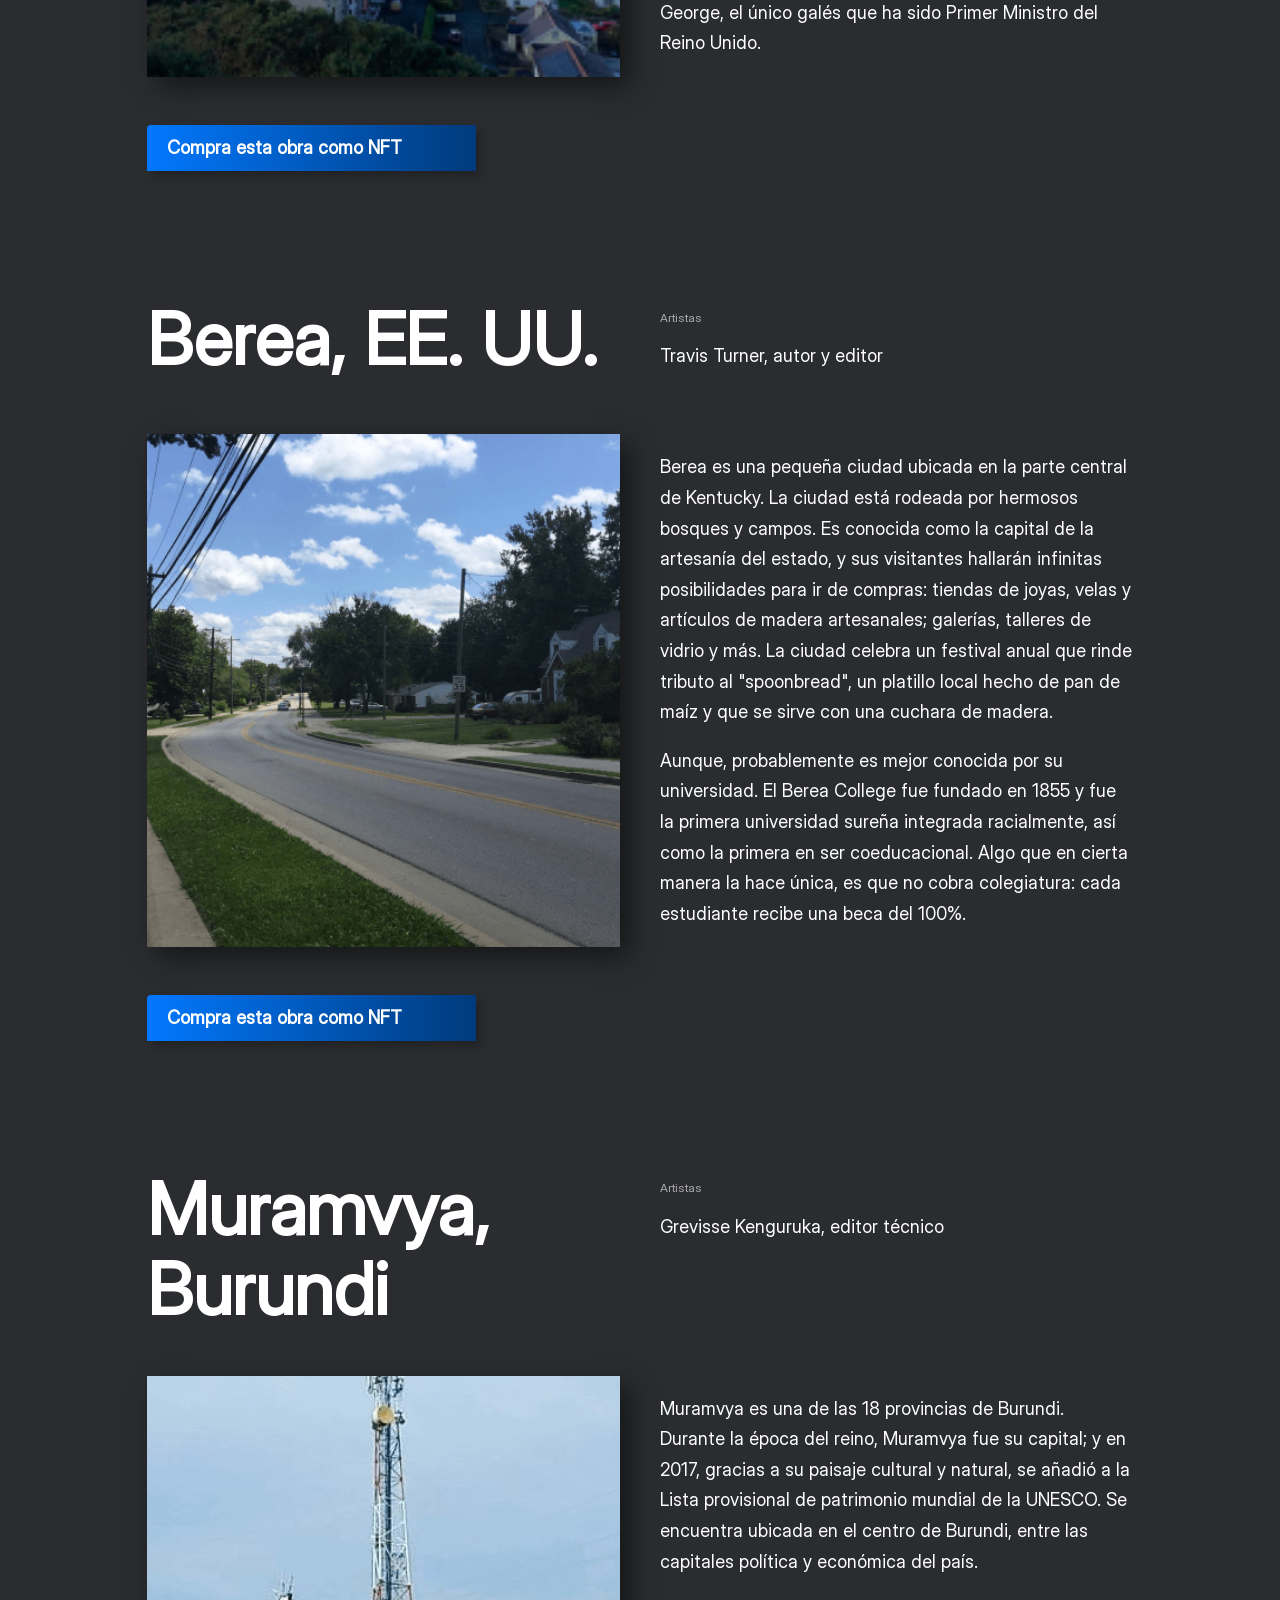
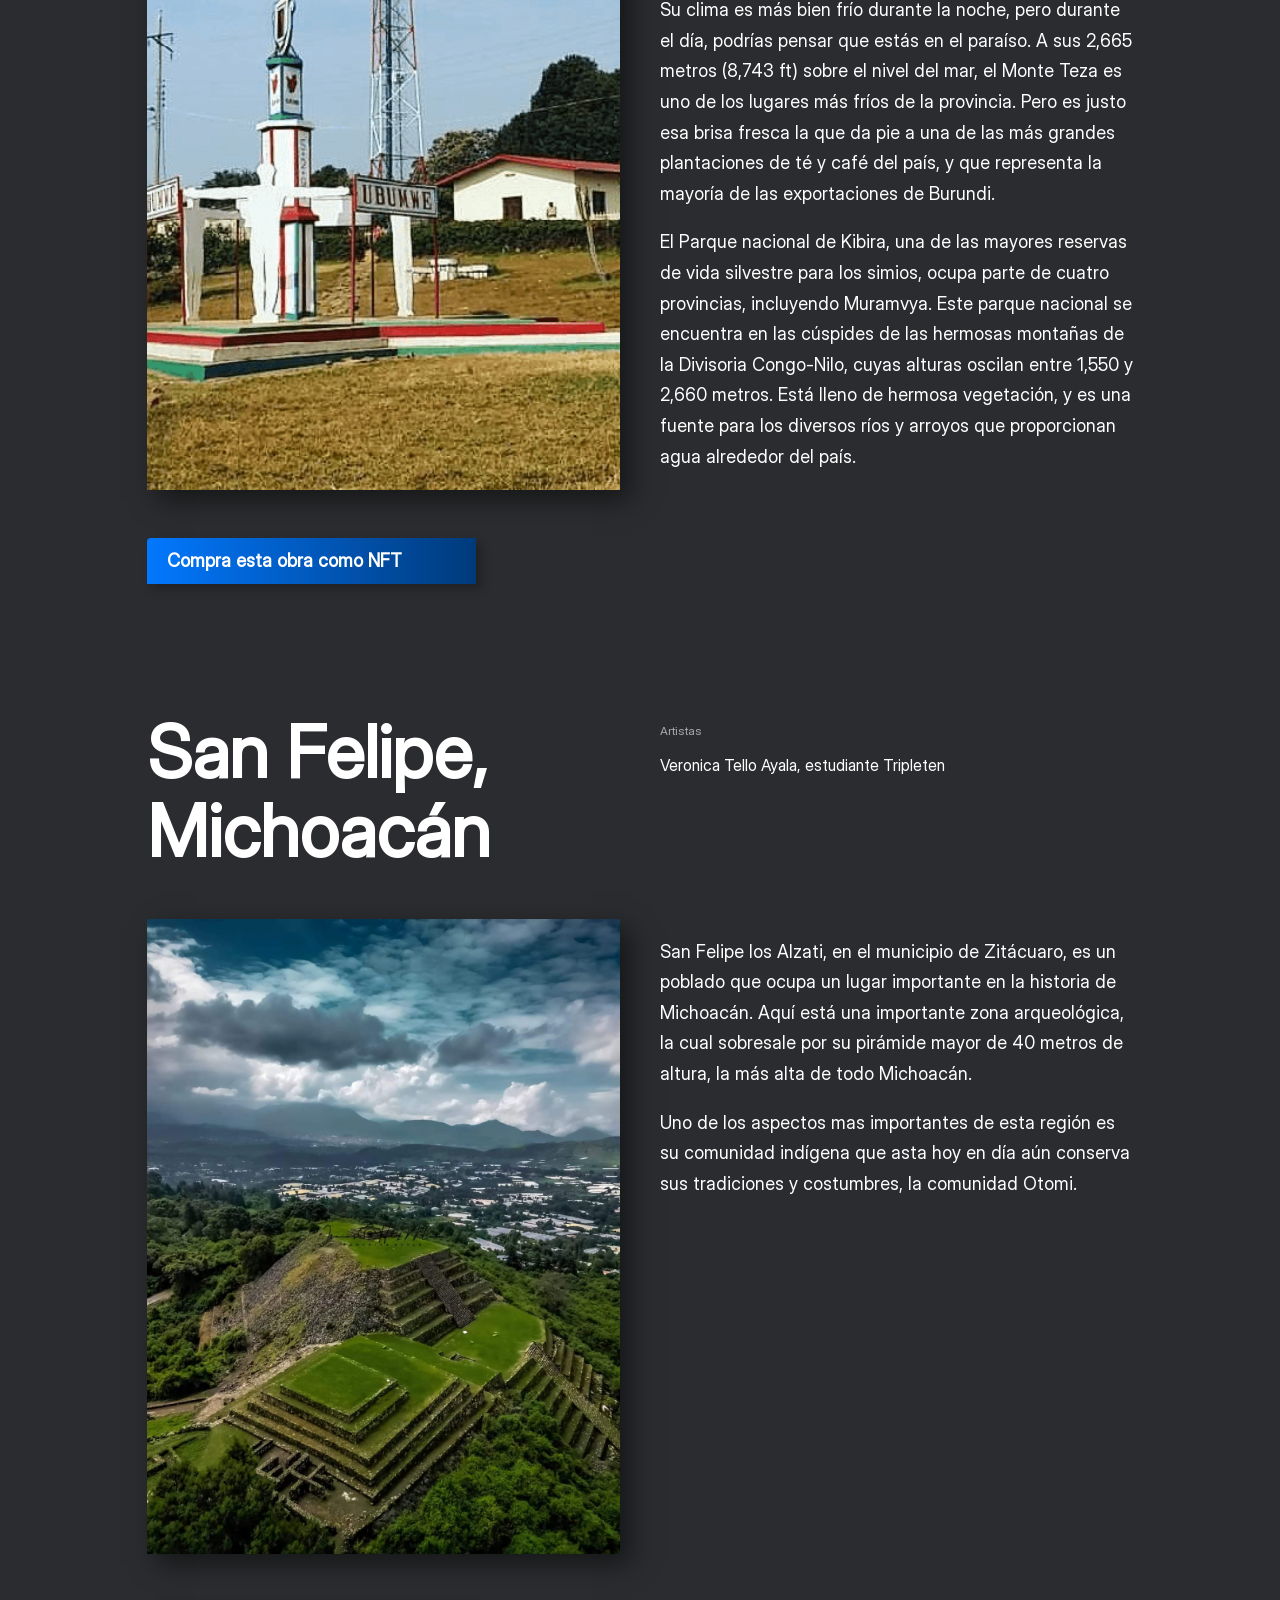
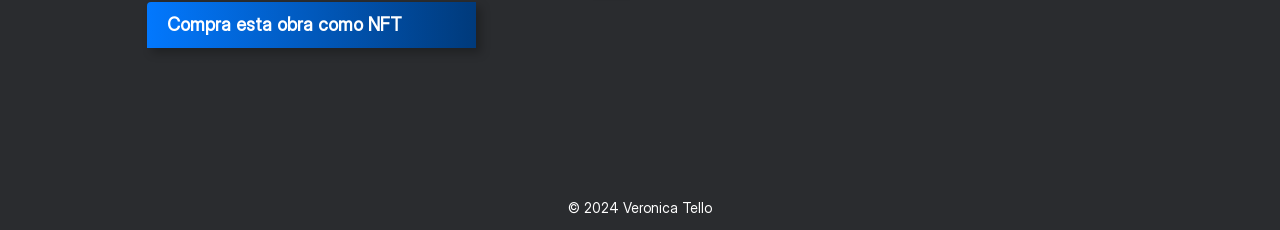
==== commit e0f6432d: "Termine de agregar estructura html y reglas css" ====
--- a/index.html
+++ b/index.html
@@ -105,16 +105,18 @@
         <section class="place">
           <div class="place__content">
             <h2 class="place__title">Cricieth, Gales</h2>
-            <a
-              class="place__url"
-              href="https://www.theverge.com/22310188/nft-explainer-what-is-blockchain-crypto-art-faq"
-            >
-              <span class="place__url-artist">Artistas</span>
-              <p class="place__artist">Steffan Warren, editor jefe</p>
-              <p class="place__artist">
+            <div class="place__website">
+              <a
+                class="place__website-label"
+                href="https://www.theverge.com/22310188/nft-explainer-what-is-blockchain-crypto-art-faq"
+              >
+                <p class="place__website-label">Artistas</p>
+              </a>
+              <p class="place__website-artist">Steffan Warren, editor jefe</p>
+              <p class="place__website-artist">
                 Kseniya Glagoleva, gerente de proyectos
               </p>
-            </a>
+            </div>
             <div class="place__image">
               <img
                 class="place__image-item"
@@ -150,13 +152,15 @@
           </div>
           <div class="place__content">
             <h2 class="place__title">Berea, EE. UU.</h2>
-            <a
-              class="place__url"
-              href="https://www.theverge.com/22310188/nft-explainer-what-is-blockchain-crypto-art-faq"
-            >
-              <span class="place__url-artist">Artistas</span>
-              <p class="place__artist">Travis Turner, autor y editor</p>
-            </a>
+            <div class="place__website">
+              <a
+                class="place__website-label"
+                href="https://www.theverge.com/22310188/nft-explainer-what-is-blockchain-crypto-art-faq"
+              >
+                <p class="place__website-label">Artistas</p>
+              </a>
+              <p class="place__website-artist">Travis Turner, autor y editor</p>
+            </div>
             <div class="place__image">
               <img
                 class="place__image-item"
@@ -192,13 +196,17 @@
           </div>
           <div class="place__content">
             <h2 class="place__title">Muramvya, Burundi</h2>
-            <a
-              class="place__url"
-              href="https://www.theverge.com/22310188/nft-explainer-what-is-blockchain-crypto-art-faq"
-            >
-              <span class="place__url-artist">Artistas</span>
-              <p class="place__artist">Grevisse Kenguruka, editor técnico</p>
-            </a>
+            <div class="place__website">
+              <a
+                class="place__website-label"
+                href="https://www.theverge.com/22310188/nft-explainer-what-is-blockchain-crypto-art-faq"
+              >
+                <p class="place__website-label">Artistas</p>
+              </a>
+              <p class="place__website-artist">
+                Grevisse Kenguruka, editor técnico
+              </p>
+            </div>
             <div class="place__image">
               <img
                 class="place__image-item"
@@ -208,22 +216,31 @@
             </div>
             <div class="place__text">
               <p class="place__text-item">
-                Las ruinas medievales del castillo de Cricieth dominan la ciudad
-                desde una roca que extiende sobre el mar. Se cree que fue
-                construido por Llewelyn el Grande en el S. XIII. 800 años
-                después, la autodenominada Perla de Gales en las costas de
-                Snowdonia, se ha convertido en un popular destino turístico
-                durante los meses de verano.
-              </p>
-              <p class="place__text-item">
-                A pocos pasos de camino al castillo, puedes disfrutar de los
-                mejores helados del mundo en Cadwalader's, cuyo ingrediente
-                secreto se rumorea que son algas marinas de la localidad. Otra
-                cosa por la que es famosa Cricieth es por haber ganado el premio
-                *Gales en flor* durante cinco años seguidos por sus
-                espectaculares muestras florales alrededor de la ciudad. También
-                vio nacer a David Lloyd George, el único galés que ha sido
-                Primer Ministro del Reino Unido.
+                Muramvya es una de las 18 provincias de Burundi. Durante la
+                época del reino, Muramvya fue su capital; y en 2017, gracias a
+                su paisaje cultural y natural, se añadió a la Lista provisional
+                de patrimonio mundial de la UNESCO. Se encuentra ubicada en el
+                centro de Burundi, entre las capitales política y económica del
+                país.
+              </p>
+              <p class="place__text-item">
+                Su clima es más bien frío durante la noche, pero durante el día,
+                podrías pensar que estás en el paraíso. A sus 2,665 metros
+                (8,743 ft) sobre el nivel del mar, el Monte Teza es uno de los
+                lugares más fríos de la provincia. Pero es justo esa brisa
+                fresca la que da pie a una de las más grandes plantaciones de té
+                y café del país, y que representa la mayoría de las
+                exportaciones de Burundi.
+              </p>
+              <p class="place__text-item">
+                El Parque nacional de Kibira, una de las mayores reservas de
+                vida silvestre para los simios, ocupa parte de cuatro
+                provincias, incluyendo Muramvya. Este parque nacional se
+                encuentra en las cúspides de las hermosas montañas de la
+                Divisoria Congo-Nilo, cuyas alturas oscilan entre 1,550 y 2,660
+                metros. Está lleno de hermosa vegetación, y es una fuente para
+                los diversos ríos y arroyos que proporcionan agua alrededor del
+                país.
               </p>
             </div>
             <a
@@ -234,15 +251,17 @@
           </div>
           <div class="place__content">
             <h2 class="place__title">San Felipe, Michoacán</h2>
-            <a
-              class="place__url"
-              href="https://www.theverge.com/22310188/nft-explainer-what-is-blockchain-crypto-art-faq"
-            >
-              <span class="place__url-artist">Artistas</span>
+            <div class="place__website">
+              <a
+                class="place__website-label"
+                href="https://www.theverge.com/22310188/nft-explainer-what-is-blockchain-crypto-art-faq"
+              >
+                <p class="place__website-label">Artistas</p>
+              </a>
               <p class="place__artist">
                 Veronica Tello Ayala, estudiante Tripleten
               </p>
-            </a>
+            </div>
             <div class="place__image">
               <img
                 class="place__image-item"
@@ -252,22 +271,16 @@
             </div>
             <div class="place__text">
               <p class="place__text-item">
-                Las ruinas medievales del castillo de Cricieth dominan la ciudad
-                desde una roca que extiende sobre el mar. Se cree que fue
-                construido por Llewelyn el Grande en el S. XIII. 800 años
-                después, la autodenominada Perla de Gales en las costas de
-                Snowdonia, se ha convertido en un popular destino turístico
-                durante los meses de verano.
-              </p>
-              <p class="place__text-item">
-                A pocos pasos de camino al castillo, puedes disfrutar de los
-                mejores helados del mundo en Cadwalader's, cuyo ingrediente
-                secreto se rumorea que son algas marinas de la localidad. Otra
-                cosa por la que es famosa Cricieth es por haber ganado el premio
-                *Gales en flor* durante cinco años seguidos por sus
-                espectaculares muestras florales alrededor de la ciudad. También
-                vio nacer a David Lloyd George, el único galés que ha sido
-                Primer Ministro del Reino Unido.
+                San Felipe los Alzati, en el municipio de Zitácuaro, es un
+                poblado que ocupa un lugar importante en la historia de
+                Michoacán. Aquí está una importante zona arqueológica, la cual
+                sobresale por su pirámide mayor de 40 metros de altura, la más
+                alta de todo Michoacán.
+              </p>
+              <p class="place__text-item">
+                Uno de los aspectos mas importantes de esta región es su
+                comunidad indígena que asta hoy en día aún conserva sus
+                tradiciones y costumbres, la comunidad Otomi.
               </p>
             </div>
             <a
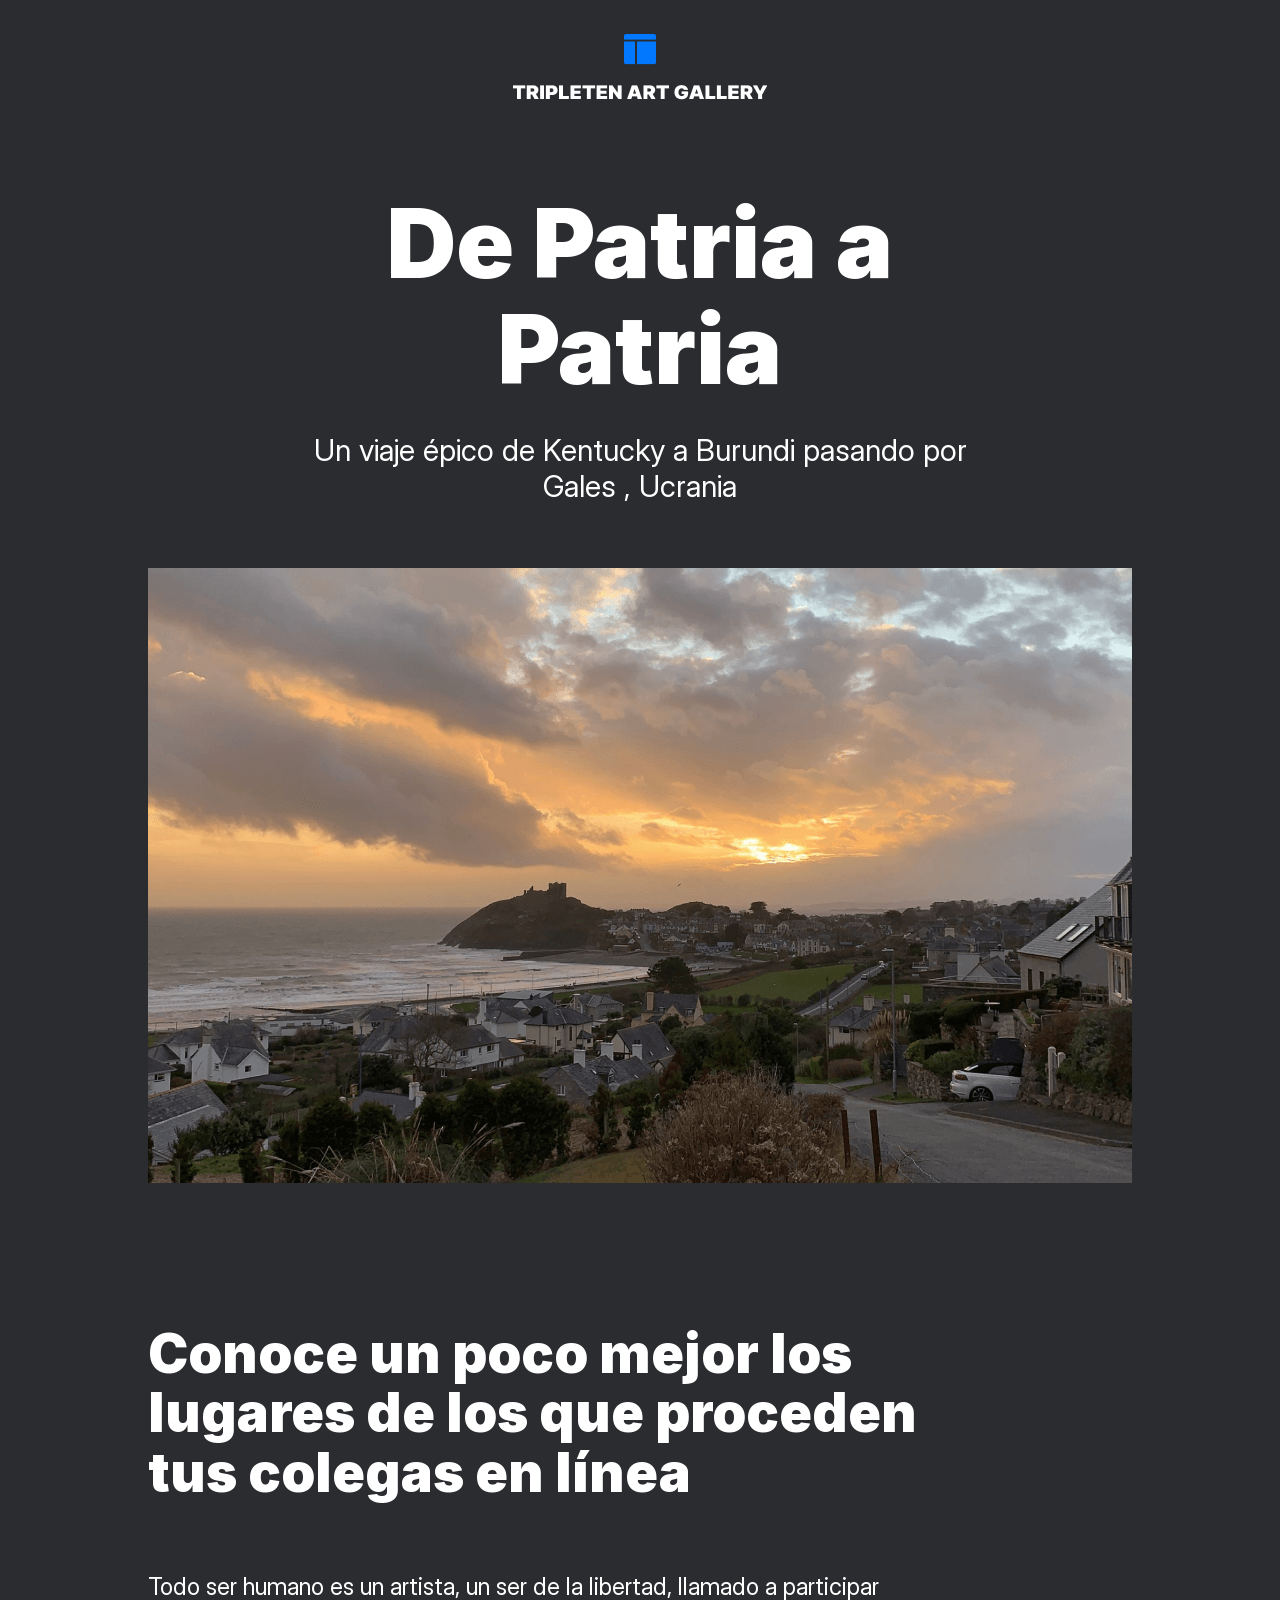
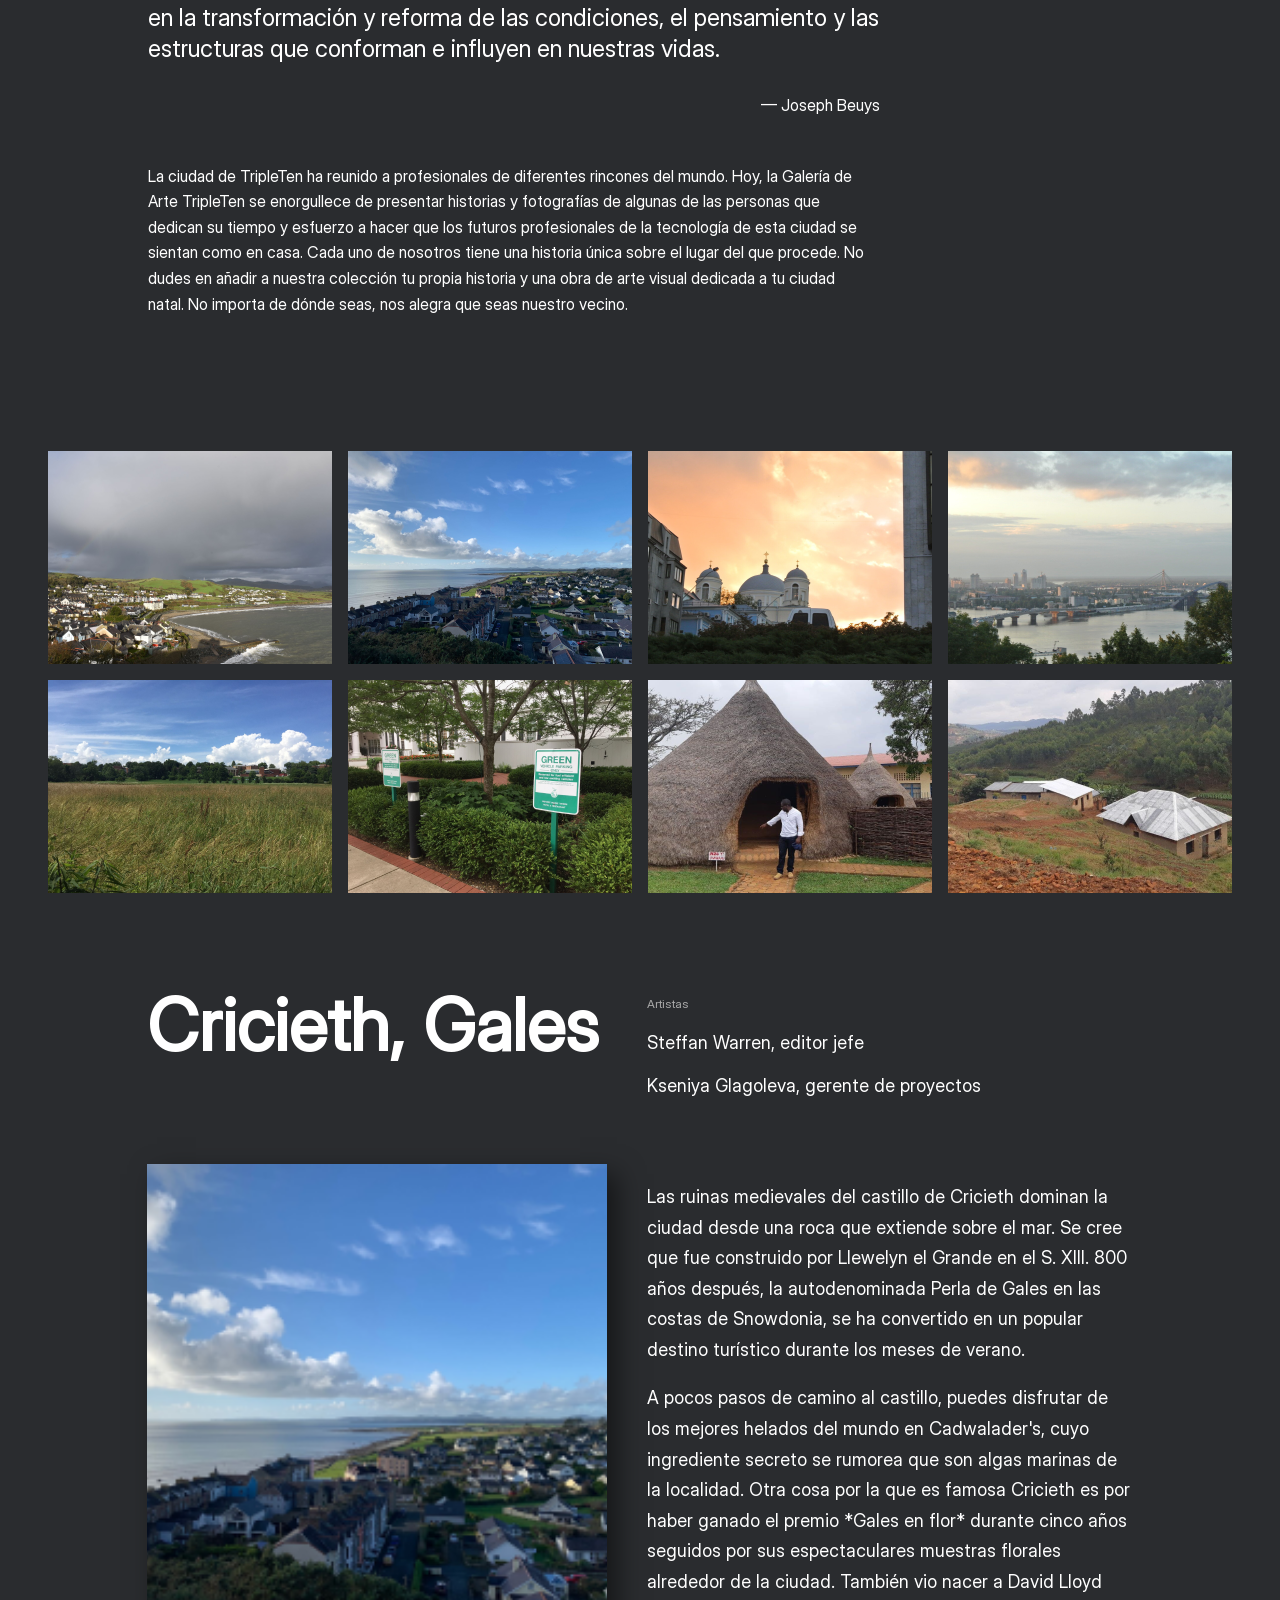
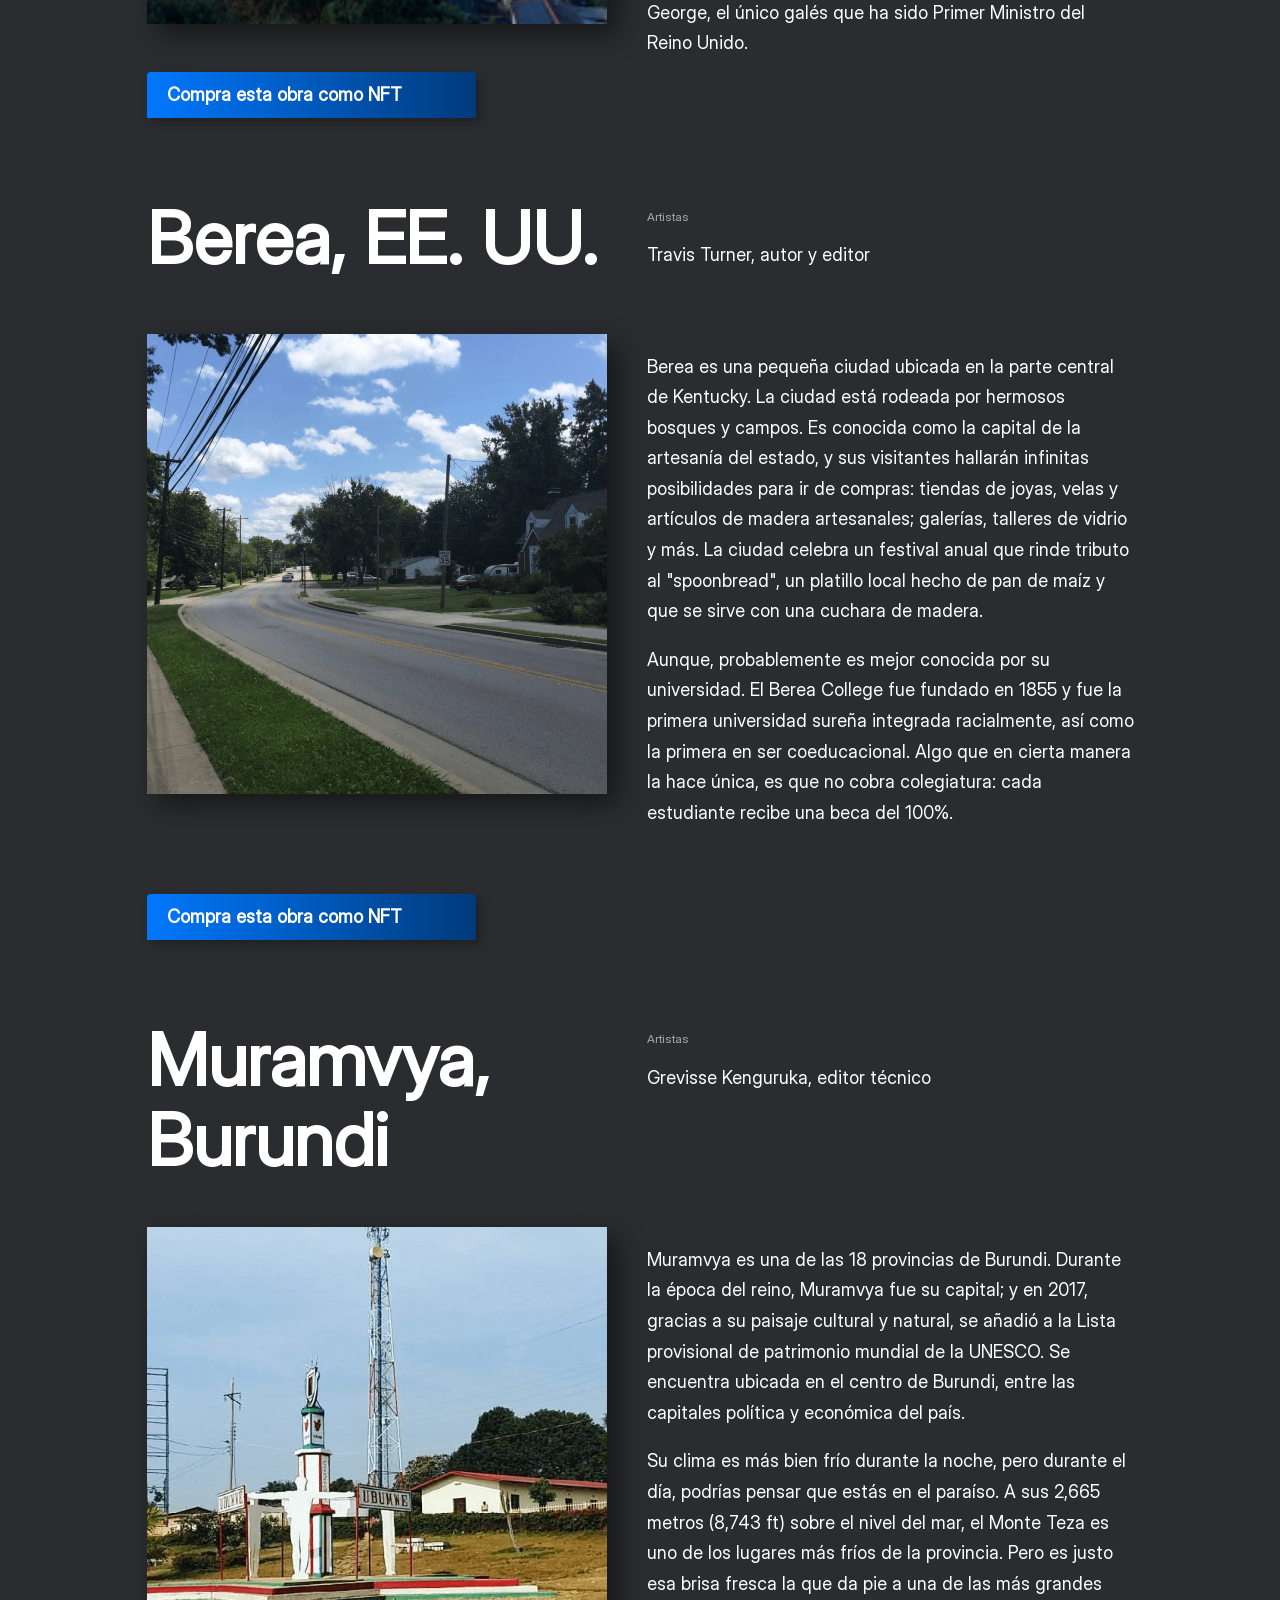
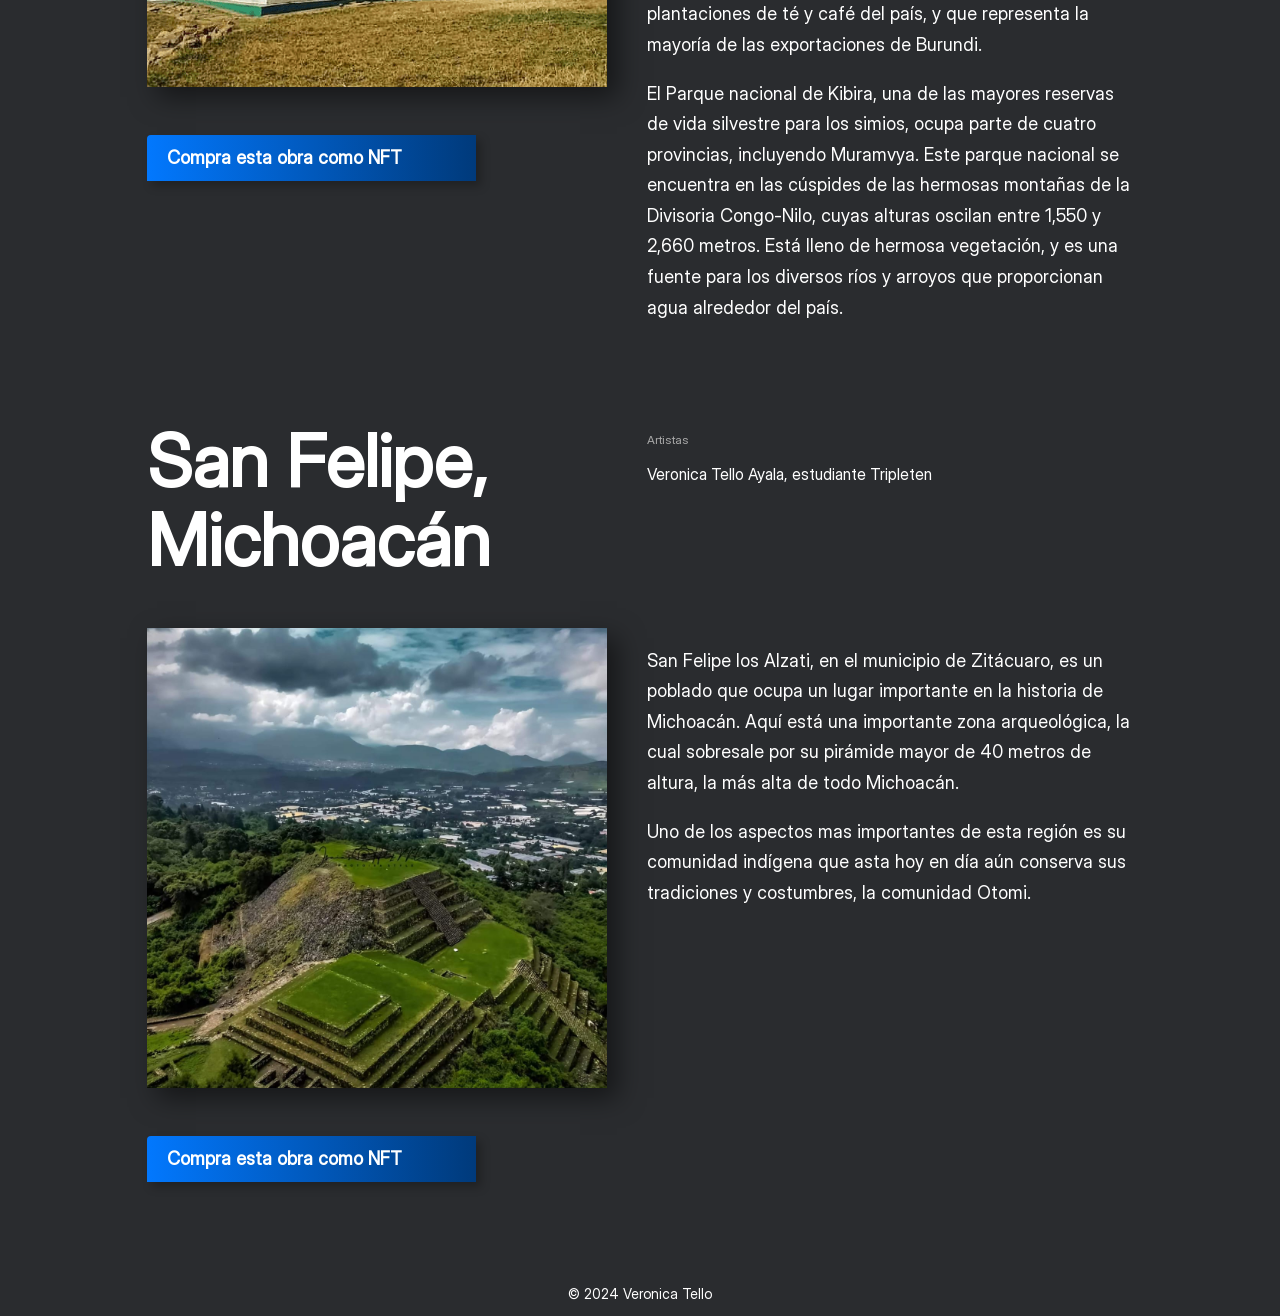
==== commit e9e474c2: "Agregue media queries y modificaciones de posicionamiento en imagenes y buttom" ====
--- a/index.html
+++ b/index.html
@@ -117,13 +117,11 @@
                 Kseniya Glagoleva, gerente de proyectos
               </p>
             </div>
-            <div class="place__image">
-              <img
-                class="place__image-item"
-                src="./images/Cricieth-Gales.png"
-                alt="Ciudad de Criccieth"
-              />
-            </div>
+            <img
+              class="place__image"
+              src="./images/Cricieth-Gales.png"
+              alt="Ciudad de Criccieth"
+            />
             <div class="place__text">
               <p class="place__text-item">
                 Las ruinas medievales del castillo de Cricieth dominan la ciudad
@@ -161,13 +159,11 @@
               </a>
               <p class="place__website-artist">Travis Turner, autor y editor</p>
             </div>
-            <div class="place__image">
-              <img
-                class="place__image-item"
-                src="./images/Berea.png"
-                alt="Carretera en área residencial"
-              />
-            </div>
+            <img
+              class="place__image"
+              src="./images/Berea.png"
+              alt="Carretera en área residencial"
+            />
             <div class="place__text-item">
               <p class="place__text">
                 Berea es una pequeña ciudad ubicada en la parte central de
@@ -207,13 +203,11 @@
                 Grevisse Kenguruka, editor técnico
               </p>
             </div>
-            <div class="place__image">
-              <img
-                class="place__image-item"
-                src="./images/Ubumwe.png"
-                alt="Monumento en Ubumwe"
-              />
-            </div>
+            <img
+              class="place__image"
+              src="./images/Ubumwe.png"
+              alt="Monumento en Ubumwe"
+            />
             <div class="place__text">
               <p class="place__text-item">
                 Muramvya es una de las 18 provincias de Burundi. Durante la
@@ -262,13 +256,11 @@
                 Veronica Tello Ayala, estudiante Tripleten
               </p>
             </div>
-            <div class="place__image">
-              <img
-                class="place__image-item"
-                src="./images/san_felipe_los_alzati.jpg"
-                alt="Piramides en San Felipe, Michoacán"
-              />
-            </div>
+            <img
+              class="place__image"
+              src="./images/san_felipe_los_alzati.jpg"
+              alt="Piramides en San Felipe, Michoacán"
+            />
             <div class="place__text">
               <p class="place__text-item">
                 San Felipe los Alzati, en el municipio de Zitácuaro, es un
